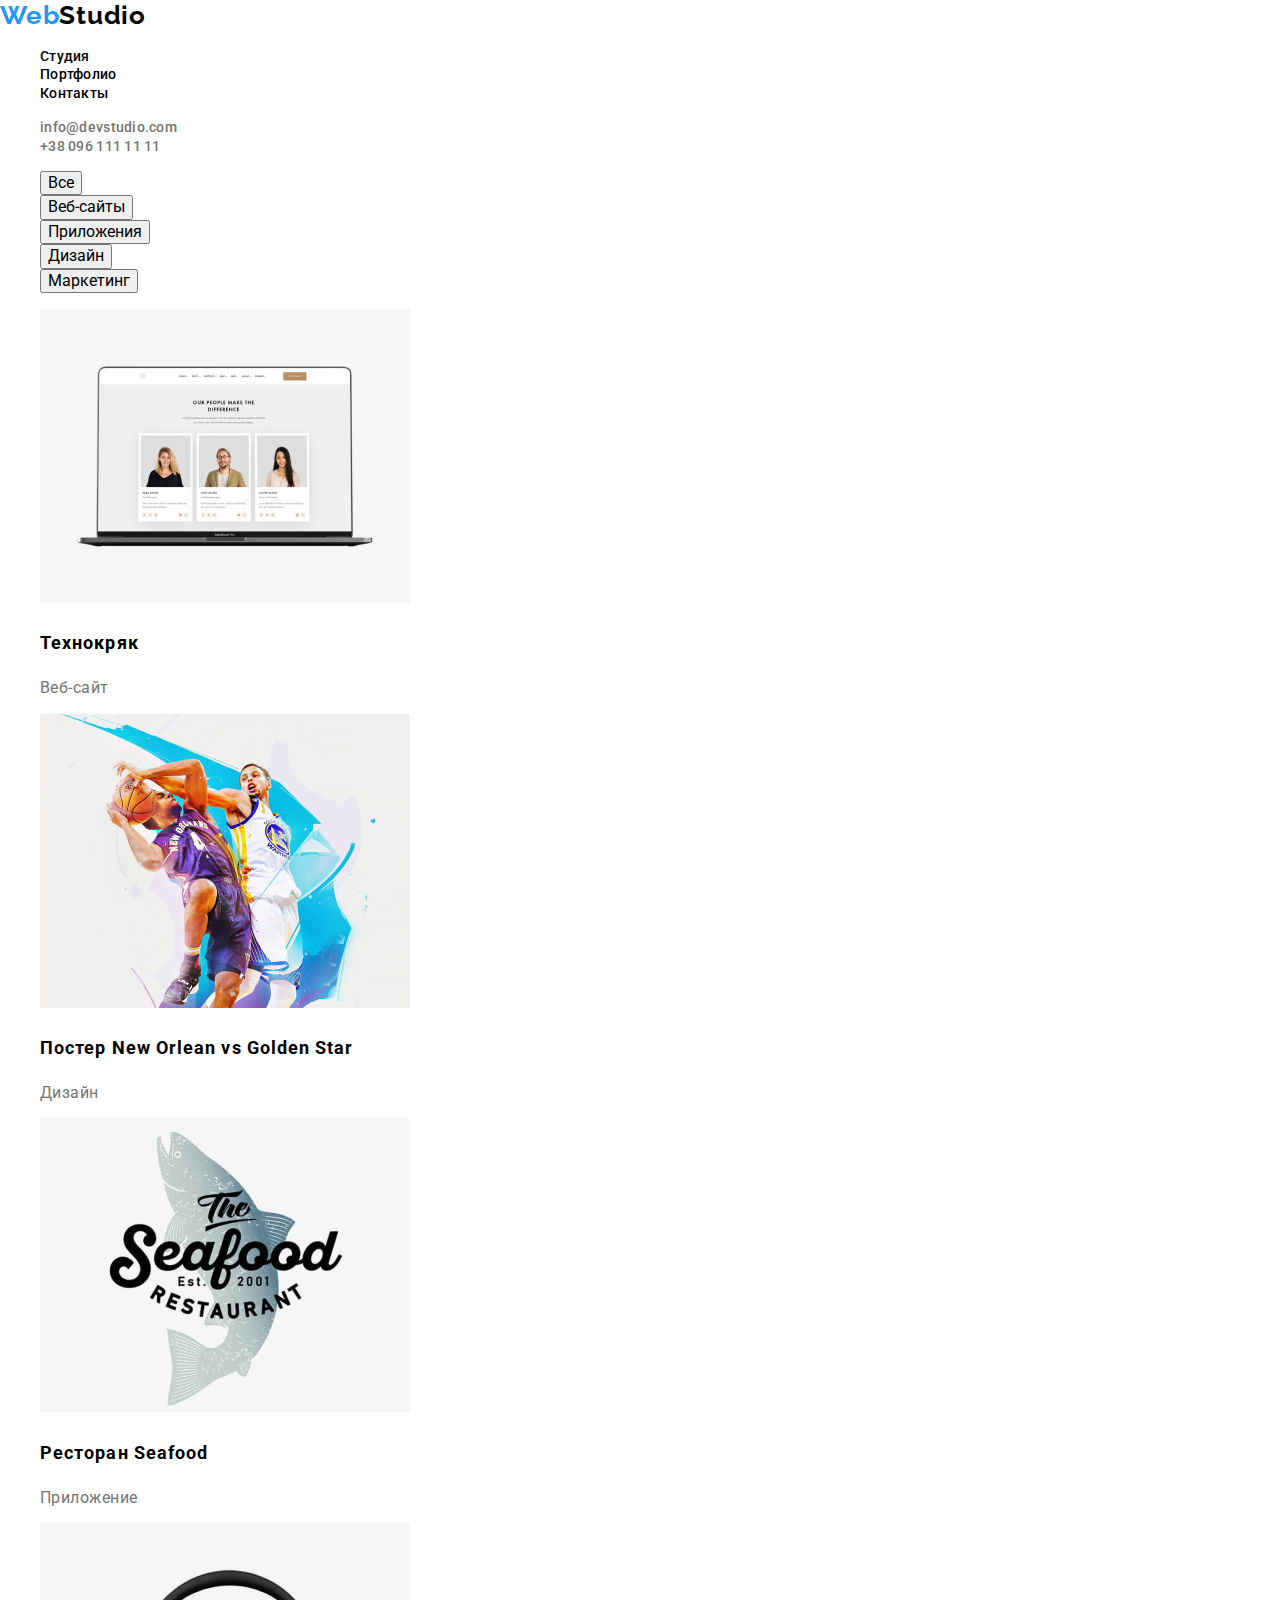
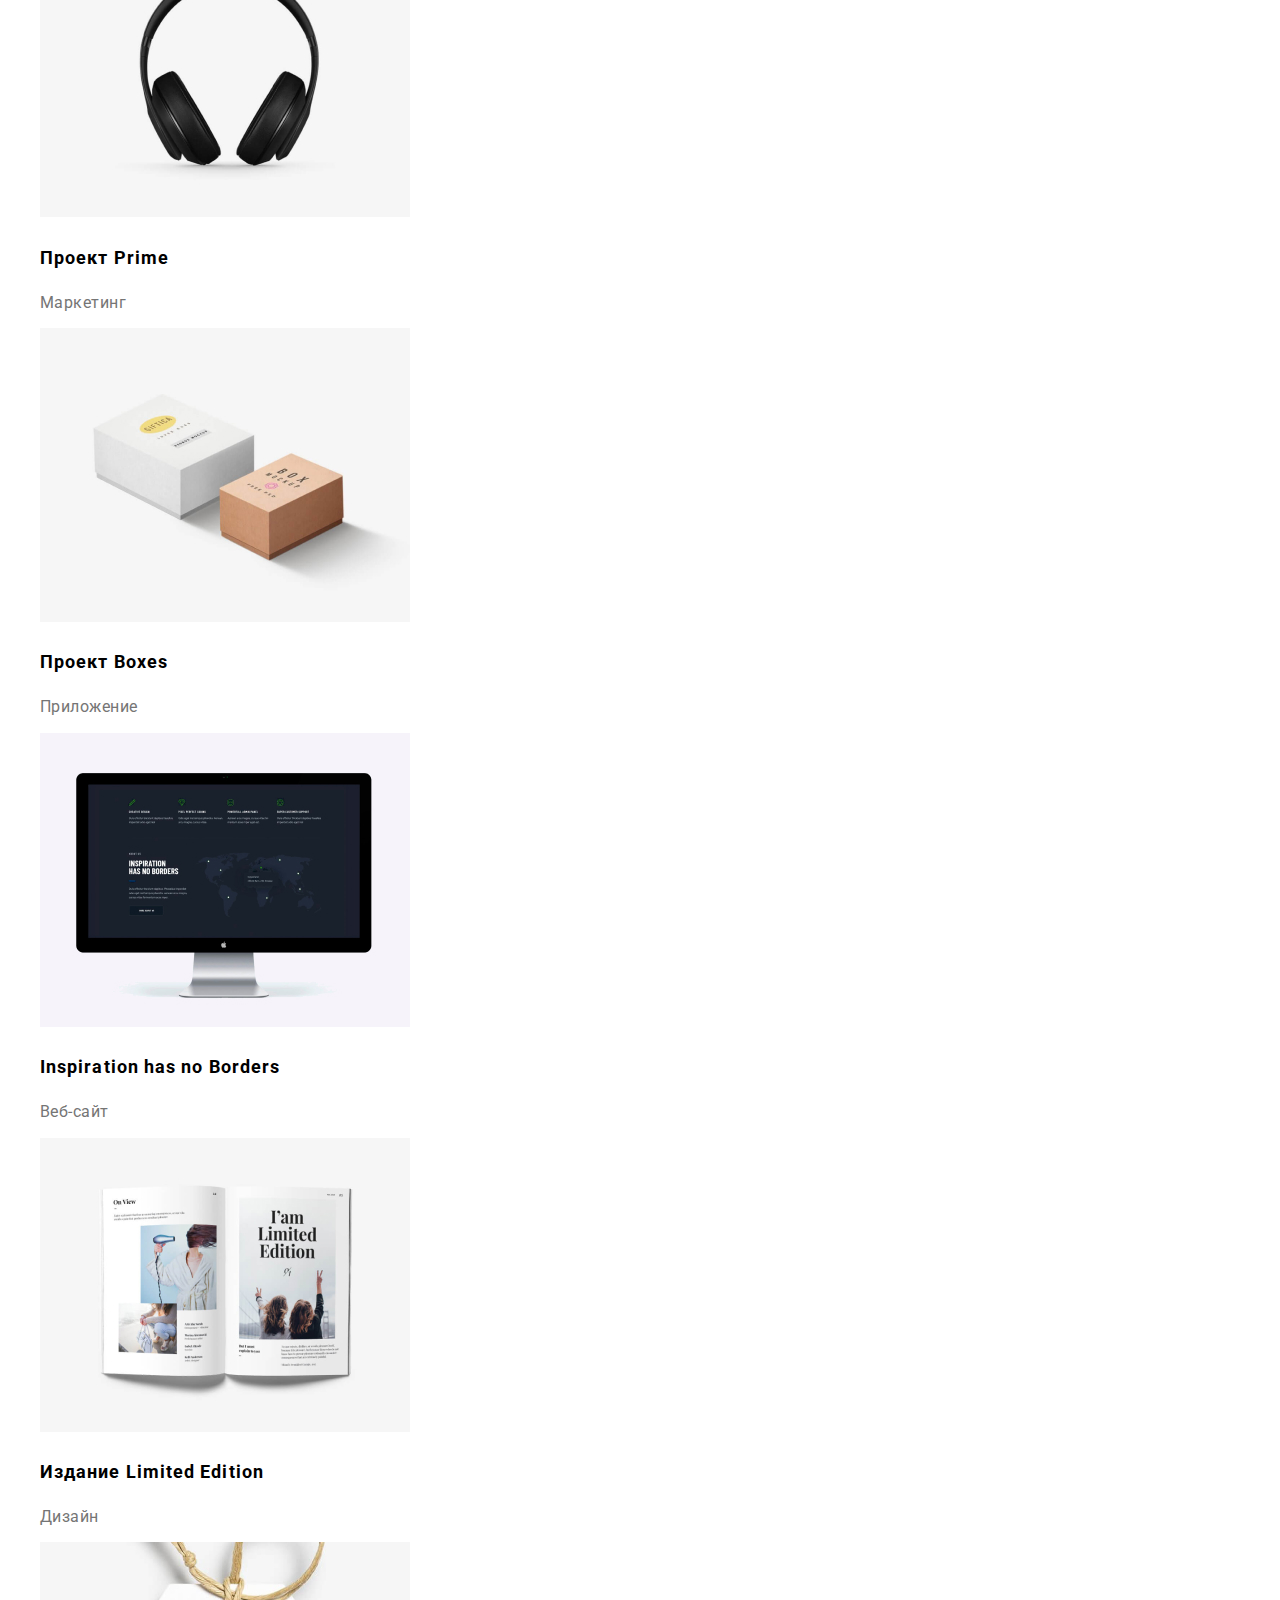
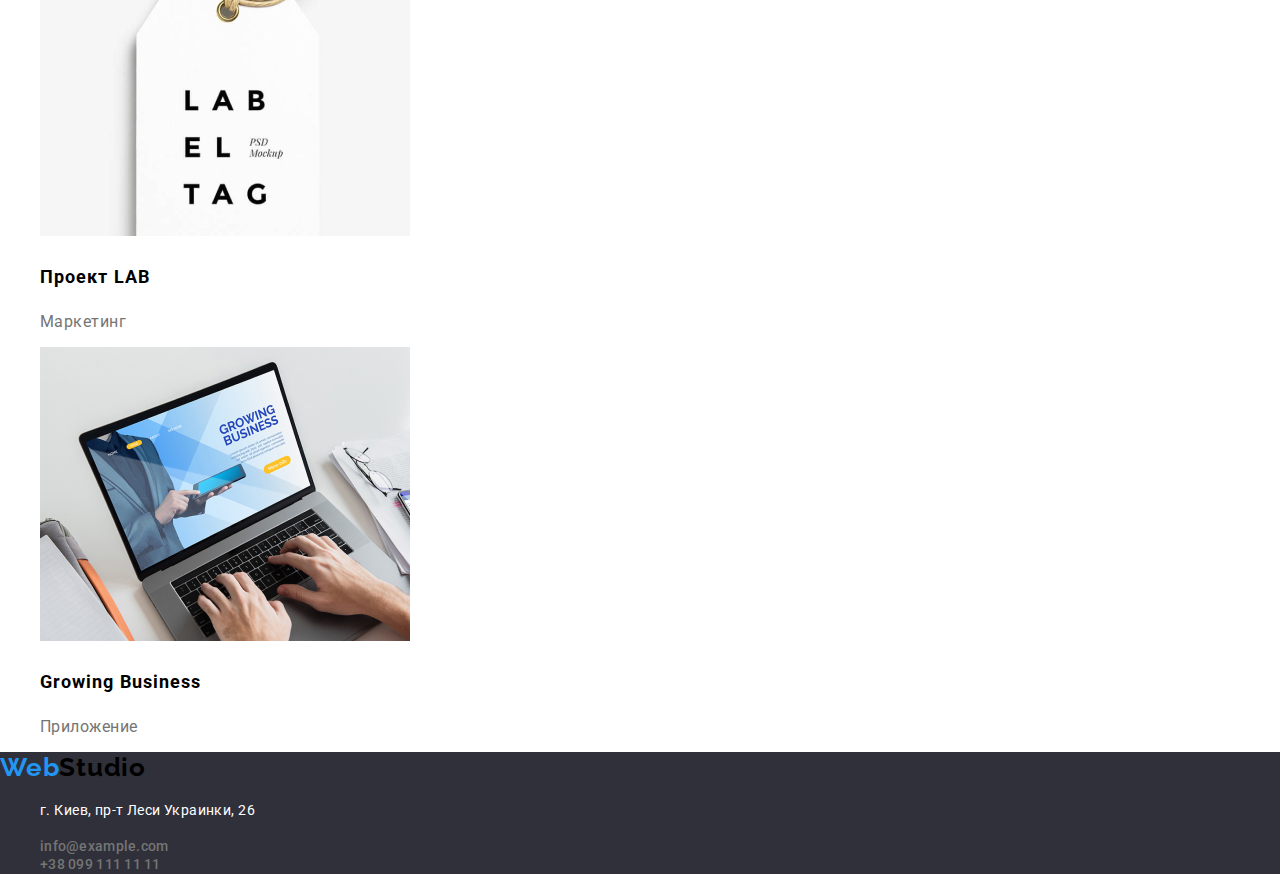
==== portfolio.html @ c31bb101 "commit" ====
<!DOCTYPE html>
<html lang="ru">
  <head>
    <meta charset="UTF-8" />
    <meta name="viewport" content="width=device-width, initial-scale=1.0" />
    <title>Portfolio</title>
    <link rel="stylesheet" href="https://cdnjs.cloudflare.com/ajax/libs/modern-normalize/1.0.0/modern-normalize.css" />
    <link href="https://fonts.googleapis.com/css2?family=Raleway:wght@400;700&family=Roboto:wght@400;500;700;900&display=swap" rel="stylesheet" />
    <link rel="stylesheet" href="./css/styles.css" />
  </head>
  <body>
    <!--HEADER-->
    <header class="portf-header">
      <nav class="portf-navigation link">
        <a class="logo link" lang="en" href="./index.html">
          <span>Web</span><span class="logo-second-part">Studio</span>
        </a>
        <ul class="portf-navigation-list list">
          <li>
            <a class="portf-navigation-item href="">Студия</a>
          </li>
          <li>
            <a class="portf-navigation-item href="">Портфолио</a>
          </li>
          <li>
            <a class="portf-navigation-item href="">Контакты</a>
          </li>
        </ul>
      </nav>
      <address>
        <ul class="portf-address-list list">
          <li>
            <a class="portf-mail-link link" href="mailto:info@devstudio.com" target="_blank">info@devstudio.com</a></li>
          <li>
            <a class="portf-tel-link link" href="tel:+380961111111">+38 096 111 11 11</a>
          </li>
        </ul>
      </address>
    </header>
    <main>
      <!--Filters-->
      <div class="filters">
        <ul class="portf-filter-list list">
          <li class="portf-filter-item">
            <button class="portf-modal-bt" type="button">Все</button>
          </li>
          <li class="portf-filter-item">
            <button class="portf-modal-bt" type="button">Веб-сайты</button>
          </li>
          <li class="portf-filter-item">
            <button class="portf-modal-bt" type="button">Приложения</button>
          </li>
          <li class="portf-filter-item">
            <button class="portf-modal-bt" type="button">Дизайн</button>
          </li>
          <li class="portf-filter-item">
            <button class="portf-modal-bt" type="button">Маркетинг</button>
          </li>
        </ul>
      </div>

      <!--OUR WORKS-->
      <div class="works" >
        <ul class="works-list list">
          <li class="works-list-item">
            <img class="works-list-img" src="./images/portfolio/portfolio-img-1.jpg" alt="ноутбук с открой страницей в браузере" width="370" height="294"/>
            <p class="works-list-title">Технокряк</p>
            <p class="work-list-subtitle" >Веб-сайт</p>
          </li>
          <li class="works-list-item">
            <img class="works-list-img" src="./images/portfolio/portfolio-img-2.jpg" alt="два игрока в баскетбол в прыжке один с мячом" width="370" height="294"/>
            <p class="works-list-title">Постер <span lang="en">New Orlean vs Golden Star</span></p>
            <p class="work-list-subtitle" >Дизайн</p>
          </li>
          <li class="works-list-item">
            <img class="works-list-img" src="./images/portfolio/portfolio-img-3.jpg" alt="логотип рыбного ресторана" width="370" height="294" />
            <p class="works-list-title">Ресторан <span lang="en">Seafood</span></p>
            <p class="work-list-subtitle" >Приложение</p>
          </li>
          <li class="works-list-item">
            <img class="works-list-img" src="./images/portfolio/portfolio-img-4.jpg" alt="накладные наушники" width="370" height="294"/>
            <p class="works-list-title">Проект <span lang="en">Prime</span></p>
            <p class="work-list-subtitle" >Маркетинг</p>
          </li>
          <li class="works-list-item">
            <img class="works-list-img" src="./images/portfolio/portfolio-img-5.jpg" alt="две упаковочные коробки" width="370" height="294"/>
            <p class="works-list-title">Проект <span lang="en">Boxes</span></p>
            <p class="work-list-subtitle" >Приложение</p>
          </li>
          <li class="works-list-item">
            <img class="works-list-img" src="./images/portfolio/portfolio-img-6.jpg" alt="IMac с открытой страницей в браузере" width="370" height="294"/>
            <p class="works-list-title" lang="en">Inspiration has no Borders</p>
            <p class="work-list-subtitle" >Веб-сайт</p>
          </li>
          <li class="works-list-item">
            <img class="works-list-img" src="./images/portfolio/portfolio-img-7.jpg" alt="открытый разворот журнала" width="370" height="294"/>
            <p class="works-list-title">Издание <span lang="en">Limited Edition</span></p>
            <p class="work-list-subtitle" >Дизайн</p>
          </li>
          <li class="works-list-item">
            <img class="works-list-img" src="./images/portfolio/portfolio-img-8.jpg" alt="белая кортонная бирка с черной надписью" width="370" height="294"/>
            <p class="works-list-title">Проект <span lang="en">LAB</span></p>
            <p class="work-list-subtitle" >Маркетинг</p>
          </li>
          <li class="works-list-item">
            <img class="works-list-img" src="./images/portfolio/portfolio-img-9.jpg" alt="две руки клацающие по клавиатуре макбука" width="370" height="294"/>
            <p class="works-list-title" lang="en">Growing Business</p>
            <p class="work-list-subtitle" >Приложение</p>
          </li>
        </ul>
      </div>
    </main>
    <footer class="dark-theme">
      <a class="logo link" lang="en" href="./index.html">
        <span class="logo-first-part">Web</span><span class="logo-second-part">Studio</span>
      </a>
      <address class="portf-address">
        <ul class="portf-address-list list">
          <li class="portf-address-list-item">
            <p class="portf-address-subtitle">г. Киев, пр-т Леси Украинки, 26</p>
          </li>
          <li class="portf-address-list-item">
            <a class="portf-mail-link link" 
            href="mailto:info@example.com">info@example.com</a>
          </li>
          <li class="portf-address-list-item">
            <a class="portf-tel-link link" href="tel:+380991111111">+38 099 111 11 11</a>
          </li>
        </ul>
      </address>
    </footer>
  </body>
</html>
---- css/styles.css ----
:root {
  --accent-font: "Roboto", sans-serif;
  --secondary-font: "Raleway", sans-serif;
  --accent-color: #757575;
  --secondary-color:#212121;
  --hover-color: #2196F3;
}

body {
  font-family: "Roboto", sans-serif;
  font-style: normal;
}

.list {
  list-style: none;
}

.link {
  text-decoration: none;
}

/*============HEADER=========*/

.logo {
font-family: "Raleway", sans-serif;
font-weight: 700;
font-size: 26px;
line-height: 1.192;
letter-spacing: 0.03em;
color:var(--hover-color);
  
}

.logo-second-part {
  font-weight: 700;
  font-size: 26px;
  line-height: 1.192; 
  letter-spacing: 0.03em; 
  color: #000000; 
}

.navigation-list-link {
  font-weight: 500;
  font-size: 14px;
  line-height: 1.143;
  letter-spacing: 0.02em;
  color: var(--secondary-font);
}

.header-mail-link,
.header-tel-link {
  font-style: normal;
  font-weight: 500;
  font-size: 14px;
  line-height: 1.143;
  letter-spacing: 0.02em;
  color: var(--accent-color);
}

.header-mail-link:hover,
.header-mail-link:focus,
.header-tel-link:hover,
.header-tel-link:focus {
  color: var(--hover-color);  
}

.navigation-list-link:hover,
.navigation-list-link:focus  {
color: #2196F3;  
}


/*============END HEADER=========*/


/*<===========HERO===========>*/
.hero-title {
  font-weight: 900;
  font-size: 44px;
  line-height: 60px;
  text-transform: uppercase;
  color: #FFFFFF;
}

.modal-btn {
  font-family: "Roboto", sans-serif;
  font-weight: 700;
  font-size: 16px;
  line-height: 1,875;
  color: #ffffff;
}

.hero-dark-theme {
  background: #2F303A; 
}
/*<===========END HERO===========>*/


/*<===========OUR ADVANTAGES===========>*/
.subtitle {
  font-weight: 700;
  font-size: 14px;
  line-height: 1.143;
  letter-spacing: 0.03em;
  text-transform: uppercase;
  color: var(--secondary-color);
}

.description {
font-weight: 400;
font-size: 14px;
line-height: 1.714;
letter-spacing: 0.03em;
color: var(--accent-color);

}
/*<===========END OUR ADVANTAGES===========>*/


/*<===========SERVICES===========>*/

.title {
  font-weight: 700;
  font-size: 36px;
  line-height: 1.167;
  text-align: center;
  letter-spacing: 0.03em;
  color: var(--secondary-color);
}

/*<===========END SERVICES===========>*/

/*============OUR TEAM==============*/

.members-first-img {

}
.members-second-img {

}
.members-third-img {

}
.members-fourth-img {
  
}

.member-list-subtitle {
  font-weight: 500;
  font-size: 16px;
  line-height: 1;
  /*text-align: center;*/
  letter-spacing: 0.03em;
  color: var(--secondary-color); 
}
.member-list-description {
  font-weight: 400;
  font-size: 16px;
  line-height: 1;
  /*text-align: center;*/
  letter-spacing: 0.03em;
  color:var(--accent-color);
  
}
.team-grey-theme{
  background: #F5F4FA;
}
/*============END OUR TEAM==============*/

/*============FOOTER==============*/
.footer-description {
  font-style: normal;
  font-weight: 400;
  font-size: 14px;
  line-height: 1.714;
  letter-spacing: 0.03em;
  color: #FFFFFF;
  }

  .footer-mail-item,
  .footer-tel-item {
    font-style: normal;
    font-weight: 400;
    font-size: 14px;
    line-height: 24px;
    letter-spacing: 0.03em;
    color: rgba(255, 255, 255, 0.6);
    
  }
  .description-dark-theme {
    background: #2F303A; 
 }
/*============END FOOTER==============*/

/*==============PORTFOLIO=============*/
body {
  font-family: "Roboto", sans-serif;
  font-style: normal;
}

.list {
  list-style: none;
}

.link {
  text-decoration: none;
}
/*==========PORTFOLIO HEADER=======*/

.logo,
.logo-first-part {
  font-family: "Raleway", sans-serif;
  font-weight: 700;
  font-size: 26px;
  line-height: 1.192; 
  letter-spacing: 0.03em;
  color: #2196F3;
}

.logo-second-part {
  font-weight: 700;
  font-size: 26px;
  line-height: 1.192; 
  letter-spacing: 0.03em; 
  color: #000000; 
}

.portf-navigation-item {
font-weight: 500;
font-size: 14px;
line-height: 1.142;
letter-spacing: 0.02em;
}

.portf-navigation-item:hover,
.portf-navigation-item:focus {
color: var(--hover-color);
}

.portf-mail-link,
.portf-tel-link {
  font-style: normal;
  font-weight: 500;
  font-size: 14px;
  line-height: 1,142;
  letter-spacing: 0.02em; 
  color: var(--accent-color);  
}

.portf-mail-link:hover,
.portf-tel-link:focus {
  color: var(--hover-color);
}
/*==========END PORTFOLIO HEADER=======*/

/*==========PORTFOLIO FILTERS==========*/

.portf-modal-btn {
font-weight: 500;
font-size: 16px;
line-height: 1,625;
/*text-align: center;*/
letter-spacing: 0.03em;
color: var(--secondary-color);
}

/*НЕ могу подключить хувер на текст кнопки белого цвета, и фокус на кнопку голубого цвета(((*/

.portf-filter-list {
color: #FFFFFF;
}
.portf-filter-list {
color: var(--hover-color);
}
 

/*==========END PORTFOLIO FILTERS==========*/

/*==============OUR WORKS=============*/
.works-list-title {
  font-weight: 700;
  font-size: 18px;
  line-height: 2;
  letter-spacing: 0.06em; 

}

.work-list-subtitle {
font-style: normal;
font-weight: normal;
font-size: 16px;
line-height: 1,875;
letter-spacing: 0.03em;
color: var(--accent-color);
}
/*============END OUR WORKS=========*/

/*============PORTF FOOTER=========*/

.portf-address-subtitle {
  font-style: normal;
  font-weight: 400;
  font-size: 14px;
  line-height: 1.714; 
  letter-spacing: 0.03em;
  color: #FFFFFF;
}
.dark-theme {
  background: #2F303A; 
}
/*==========END PORTF FOOTER=======*/

/*==============END PORTFOLIO=============*/
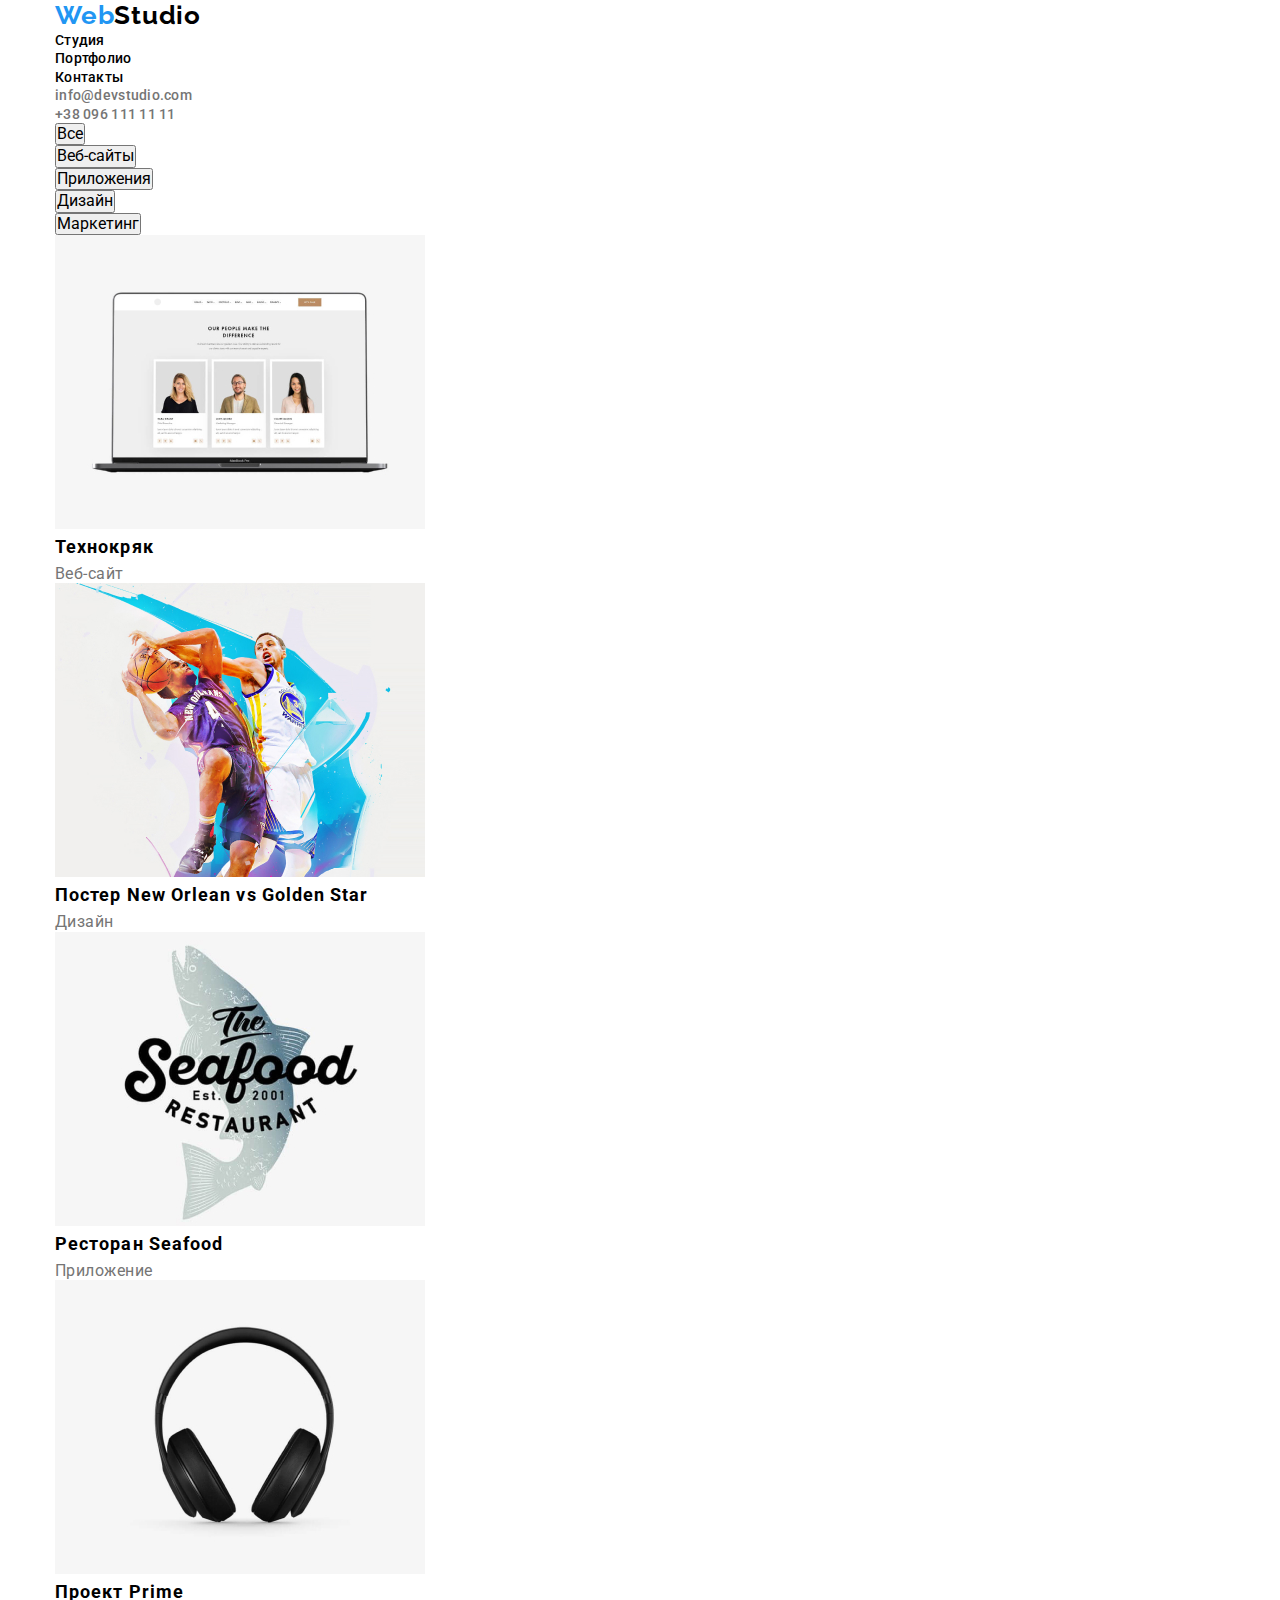
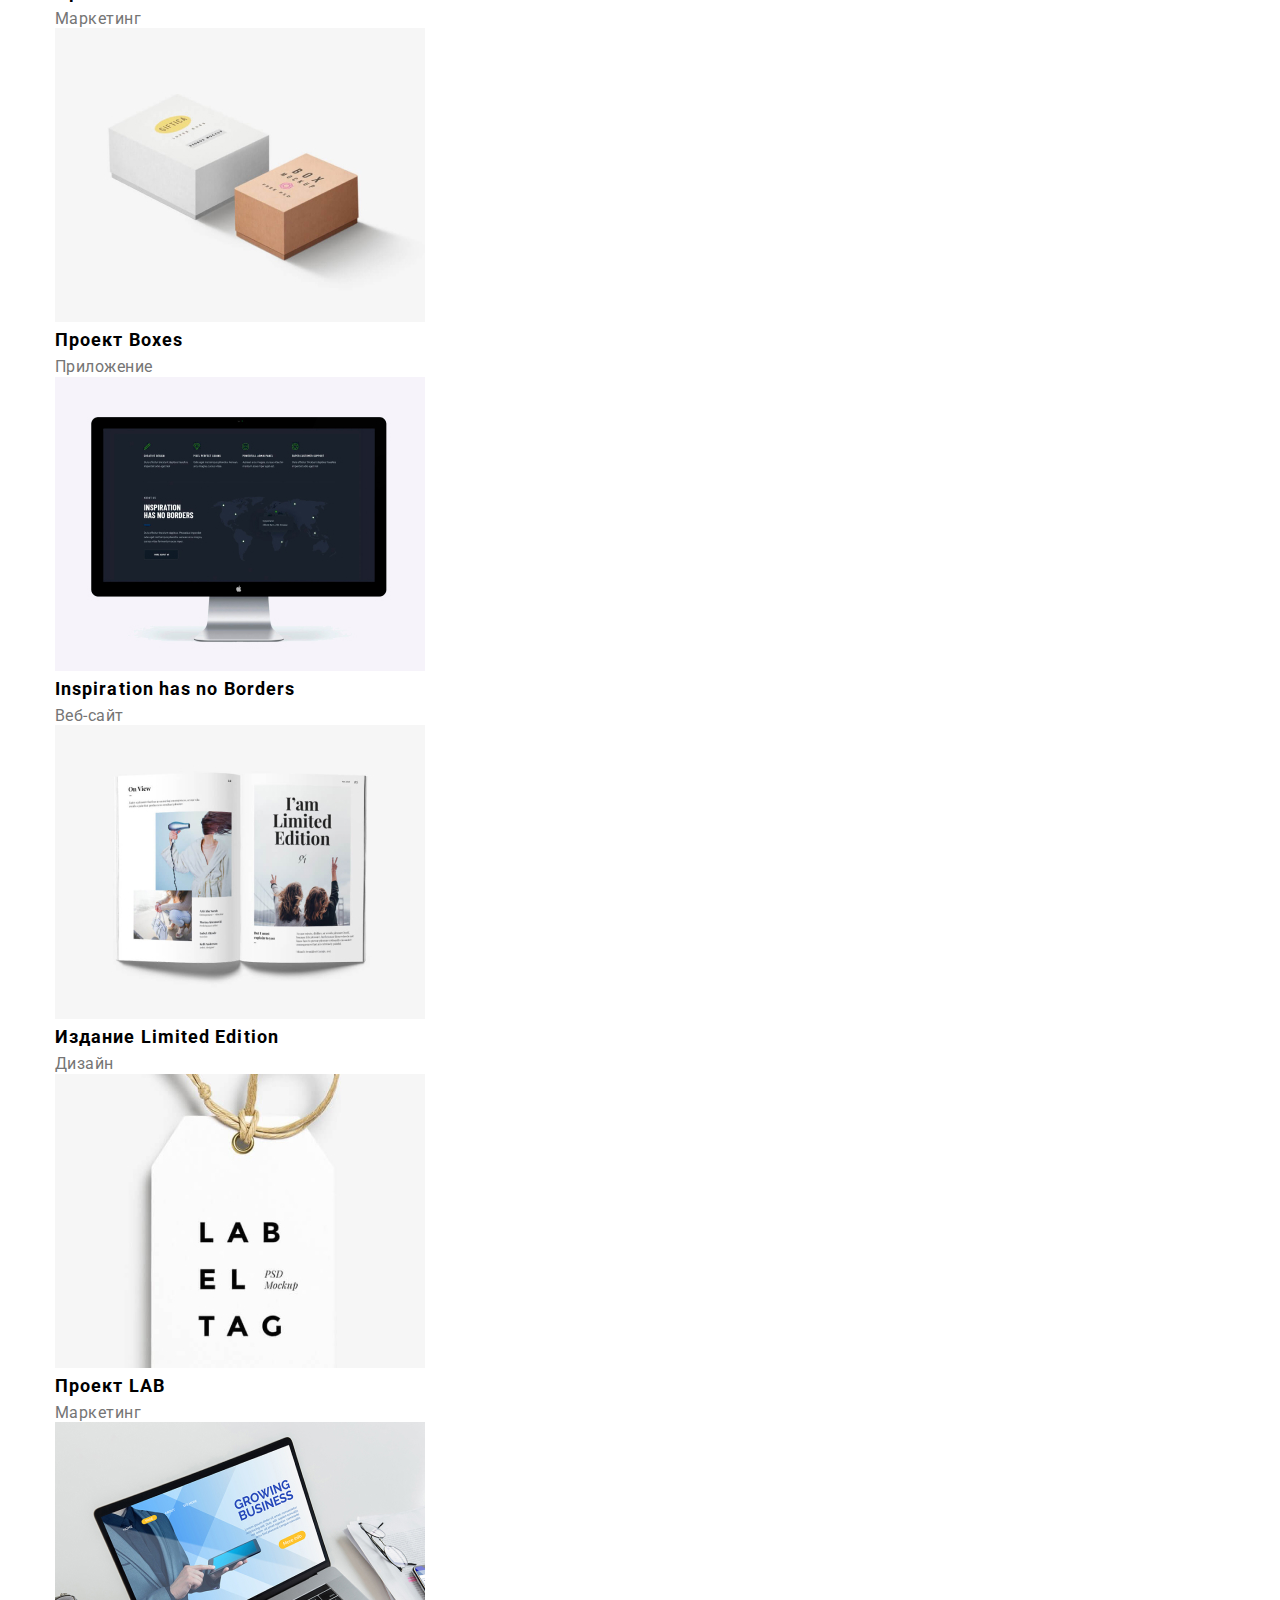
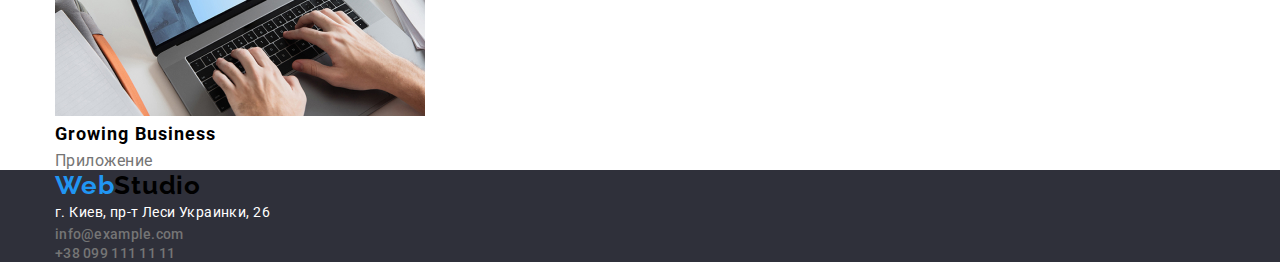
==== commit e55d3cb9: "commit" ====
--- a/portfolio.html
+++ b/portfolio.html
@@ -11,6 +11,7 @@
   <body>
     <!--HEADER-->
     <header class="portf-header">
+      <div class="container">
       <nav class="portf-navigation link">
         <a class="logo link" lang="en" href="./index.html">
           <span>Web</span><span class="logo-second-part">Studio</span>
@@ -27,7 +28,8 @@
           </li>
         </ul>
       </nav>
-      <address>
+      </div>
+      <address class="container">
         <ul class="portf-address-list list">
           <li>
             <a class="portf-mail-link link" href="mailto:info@devstudio.com" target="_blank">info@devstudio.com</a></li>
@@ -39,7 +41,7 @@
     </header>
     <main>
       <!--Filters-->
-      <div class="filters">
+      <div class="filters container">
         <ul class="portf-filter-list list">
           <li class="portf-filter-item">
             <button class="portf-modal-bt" type="button">Все</button>
@@ -60,7 +62,7 @@
       </div>
 
       <!--OUR WORKS-->
-      <div class="works" >
+      <div class="works container" >
         <ul class="works-list list">
           <li class="works-list-item">
             <img class="works-list-img" src="./images/portfolio/portfolio-img-1.jpg" alt="ноутбук с открой страницей в браузере" width="370" height="294"/>
@@ -111,6 +113,7 @@
       </div>
     </main>
     <footer class="dark-theme">
+      <div class="container">
       <a class="logo link" lang="en" href="./index.html">
         <span class="logo-first-part">Web</span><span class="logo-second-part">Studio</span>
       </a>
@@ -128,6 +131,7 @@
           </li>
         </ul>
       </address>
+      </div>
     </footer>
   </body>
 </html>
--- a/css/styles.css
+++ b/css/styles.css
@@ -2,10 +2,20 @@
   --accent-font: "Roboto", sans-serif;
   --secondary-font: "Raleway", sans-serif;
   --accent-color: #757575;
-  --secondary-color:#212121;
-  --hover-color: #2196F3;
-}
-
+  --secondary-color: #212121;
+  --hover-color: #2196f3;
+}
+
+*,
+*::before,
+*::after {
+  margin: 0;
+  padding: 0;
+}
+
+img {
+  display: block;
+}
 body {
   font-family: "Roboto", sans-serif;
   font-style: normal;
@@ -19,24 +29,39 @@
   text-decoration: none;
 }
 
+img {
+  display: block;
+}
+
+.container {
+  width: 1200px;
+  margin-left: auto;
+  margin-right: auto;
+  padding-left: 15px;
+  padding-right: 15px;
+}
+
 /*============HEADER=========*/
 
 .logo {
-font-family: "Raleway", sans-serif;
-font-weight: 700;
-font-size: 26px;
-line-height: 1.192;
-letter-spacing: 0.03em;
-color:var(--hover-color);
-  
+  font-family: "Raleway", sans-serif;
+  font-weight: 700;
+  font-size: 26px;
+  line-height: 1.192;
+  letter-spacing: 0.03em;
+  color: var(--hover-color);
 }
 
 .logo-second-part {
   font-weight: 700;
   font-size: 26px;
-  line-height: 1.192; 
-  letter-spacing: 0.03em; 
-  color: #000000; 
+  line-height: 1.192;
+  letter-spacing: 0.03em;
+  color: #000000;
+}
+.navigation-list {
+  margin-top: 0;
+  margin-bottom: 0;
 }
 
 .navigation-list-link {
@@ -61,43 +86,95 @@
 .header-mail-link:focus,
 .header-tel-link:hover,
 .header-tel-link:focus {
-  color: var(--hover-color);  
+  color: var(--hover-color);
 }
 
 .navigation-list-link:hover,
-.navigation-list-link:focus  {
-color: #2196F3;  
-}
-
-
+.navigation-list-link:focus {
+  color: #2196f3;
+}
+
+.address-list {
+  margin-top: 0;
+  margin-bottom: 0;
+}
 /*============END HEADER=========*/
 
-
 /*<===========HERO===========>*/
+.container-hero-main {
+  text-align: center;
+  padding-top: 200px;
+  padding-bottom: 200px;
+}
 .hero-title {
+  max-width: 696px;
+  margin-left: auto;
+  margin-right: auto;
+  margin-bottom: 30px;
+
   font-weight: 900;
   font-size: 44px;
-  line-height: 60px;
+  line-height: 1.364;
+  letter-spacing: 0.06em;
   text-transform: uppercase;
-  color: #FFFFFF;
+  color: #ffffff;
 }
 
 .modal-btn {
-  font-family: "Roboto", sans-serif;
+  display: inline-block;
+  border-style: none;
+  padding: 0px, 32px;
+  min-width: 200px;
+  border-radius: 4px;
+
+  font-family: var(--accent-font);
   font-weight: 700;
   font-size: 16px;
-  line-height: 1,875;
+  line-height: 1.875;
+  letter-spacing: 0.06em;
+  text-decoration: none;
+  text-align: center;
+  text-decoration: none;
+  text-align: center;
   color: #ffffff;
+  background-color: var(--hover-color);
+}
+
+.modal-btn:hover,
+.modal-btn:focus {
+  background: #188ce8;
+  border-radius: 4px;
+  box-shadow: 0px 4px 4px rgba(0, 0, 0, 0.15);
 }
 
 .hero-dark-theme {
-  background: #2F303A; 
+  background: #2f303a;
+  text-align: center;
 }
 /*<===========END HERO===========>*/
 
-
 /*<===========OUR ADVANTAGES===========>*/
-.subtitle {
+.advantages {
+  margin-top: 94px;
+  margin-bottom: 94px;
+}
+
+.container-advantages {
+  padding: 94px, 215px;
+}
+h1,
+h2,
+h3,
+h4,
+h5,
+h6,
+p {
+  margin-bottom: 0px;
+  margin-top: 0px;
+}
+
+.advantages-subtitle {
+  /* padding: 270px, 16px; */
   font-weight: 700;
   font-size: 14px;
   line-height: 1.143;
@@ -106,20 +183,37 @@
   color: var(--secondary-color);
 }
 
-.description {
-font-weight: 400;
-font-size: 14px;
-line-height: 1.714;
-letter-spacing: 0.03em;
-color: var(--accent-color);
-
+.advantages-description {
+  margin-bottom: 94px;
+  padding: 270px, 75px;
+  font-weight: 400;
+  font-size: 14px;
+  line-height: 1.714;
+  letter-spacing: 0.03em;
+  color: var(--accent-color);
+}
+.last {
+  margin-bottom: 0px;
+}
+.advantages-list,
+.advantages-list-item,
+.advantages-subtitle {
+  margin-top: 0px;
+  margin-bottom: 0px;
+}
+.advantages-list {
+  margin-bottom: 0px;
 }
 /*<===========END OUR ADVANTAGES===========>*/
 
-
 /*<===========SERVICES===========>*/
 
+.services {
+  margin-top: 94px;
+  margin-bottom: 94px;
+}
 .title {
+  margin-bottom: 50px;
   font-weight: 700;
   font-size: 36px;
   line-height: 1.167;
@@ -128,42 +222,66 @@
   color: var(--secondary-color);
 }
 
+.services-list-item {
+  margin: 0px;
+  /* margin-left: -0.36em; */
+}
+.services-list {
+  display: flex;
+  justify-content: space-between;
+}
 /*<===========END SERVICES===========>*/
 
 /*============OUR TEAM==============*/
-
-.members-first-img {
-
-}
-.members-second-img {
-
-}
-.members-third-img {
-
-}
-.members-fourth-img {
-  
-}
-
+/* .team {
+  margin-top: 94px;
+  margin-bottom: 94px;
+} */
+
+.title {
+  border-top: 0px;
+  margin-bottom: 50px;
+}
 .member-list-subtitle {
   font-weight: 500;
   font-size: 16px;
   line-height: 1;
   /*text-align: center;*/
   letter-spacing: 0.03em;
-  color: var(--secondary-color); 
-}
+  color: var(--secondary-color);
+}
+
+.members-list {
+  display: flex;
+  justify-content: space-between;
+}
+
 .member-list-description {
   font-weight: 400;
   font-size: 16px;
   line-height: 1;
   /*text-align: center;*/
   letter-spacing: 0.03em;
-  color:var(--accent-color);
-  
-}
-.team-grey-theme{
-  background: #F5F4FA;
+  color: var(--accent-color);
+}
+.img-team {
+  display: block;
+}
+.services-list-img {
+  margin-right: 30px;
+  margin-left: 0px;
+  width: 370px;
+  height: 294px;
+}
+.services-list-img-last {
+  margin-left: 0px;
+}
+
+.team-grey-theme {
+  background: #f5f4fa;
+}
+.services-list-item {
+  display: inline-block;
 }
 /*============END OUR TEAM==============*/
 
@@ -174,22 +292,21 @@
   font-size: 14px;
   line-height: 1.714;
   letter-spacing: 0.03em;
-  color: #FFFFFF;
-  }
-
-  .footer-mail-item,
-  .footer-tel-item {
-    font-style: normal;
-    font-weight: 400;
-    font-size: 14px;
-    line-height: 24px;
-    letter-spacing: 0.03em;
-    color: rgba(255, 255, 255, 0.6);
-    
-  }
-  .description-dark-theme {
-    background: #2F303A; 
- }
+  color: #ffffff;
+}
+
+.footer-mail-item,
+.footer-tel-item {
+  font-style: normal;
+  font-weight: 400;
+  font-size: 14px;
+  line-height: 24px;
+  letter-spacing: 0.03em;
+  color: rgba(255, 255, 255, 0.6);
+}
+.description-dark-theme {
+  background: #2f303a;
+}
 /*============END FOOTER==============*/
 
 /*==============PORTFOLIO=============*/
@@ -212,29 +329,29 @@
   font-family: "Raleway", sans-serif;
   font-weight: 700;
   font-size: 26px;
-  line-height: 1.192; 
-  letter-spacing: 0.03em;
-  color: #2196F3;
+  line-height: 1.192;
+  letter-spacing: 0.03em;
+  color: #2196f3;
 }
 
 .logo-second-part {
   font-weight: 700;
   font-size: 26px;
-  line-height: 1.192; 
-  letter-spacing: 0.03em; 
-  color: #000000; 
+  line-height: 1.192;
+  letter-spacing: 0.03em;
+  color: #000000;
 }
 
 .portf-navigation-item {
-font-weight: 500;
-font-size: 14px;
-line-height: 1.142;
-letter-spacing: 0.02em;
+  font-weight: 500;
+  font-size: 14px;
+  line-height: 1.142;
+  letter-spacing: 0.02em;
 }
 
 .portf-navigation-item:hover,
 .portf-navigation-item:focus {
-color: var(--hover-color);
+  color: var(--hover-color);
 }
 
 .portf-mail-link,
@@ -242,9 +359,9 @@
   font-style: normal;
   font-weight: 500;
   font-size: 14px;
-  line-height: 1,142;
-  letter-spacing: 0.02em; 
-  color: var(--accent-color);  
+  line-height: 1, 142;
+  letter-spacing: 0.02em;
+  color: var(--accent-color);
 }
 
 .portf-mail-link:hover,
@@ -256,23 +373,22 @@
 /*==========PORTFOLIO FILTERS==========*/
 
 .portf-modal-btn {
-font-weight: 500;
-font-size: 16px;
-line-height: 1,625;
-/*text-align: center;*/
-letter-spacing: 0.03em;
-color: var(--secondary-color);
+  font-weight: 500;
+  font-size: 16px;
+  line-height: 1, 625;
+  /*text-align: center;*/
+  letter-spacing: 0.03em;
+  color: var(--secondary-color);
 }
 
 /*НЕ могу подключить хувер на текст кнопки белого цвета, и фокус на кнопку голубого цвета(((*/
 
 .portf-filter-list {
-color: #FFFFFF;
+  color: #ffffff;
 }
 .portf-filter-list {
-color: var(--hover-color);
-}
- 
+  color: var(--hover-color);
+}
 
 /*==========END PORTFOLIO FILTERS==========*/
 
@@ -281,17 +397,16 @@
   font-weight: 700;
   font-size: 18px;
   line-height: 2;
-  letter-spacing: 0.06em; 
-
+  letter-spacing: 0.06em;
 }
 
 .work-list-subtitle {
-font-style: normal;
-font-weight: normal;
-font-size: 16px;
-line-height: 1,875;
-letter-spacing: 0.03em;
-color: var(--accent-color);
+  font-style: normal;
+  font-weight: normal;
+  font-size: 16px;
+  line-height: 1, 875;
+  letter-spacing: 0.03em;
+  color: var(--accent-color);
 }
 /*============END OUR WORKS=========*/
 
@@ -301,13 +416,13 @@
   font-style: normal;
   font-weight: 400;
   font-size: 14px;
-  line-height: 1.714; 
-  letter-spacing: 0.03em;
-  color: #FFFFFF;
+  line-height: 1.714;
+  letter-spacing: 0.03em;
+  color: #ffffff;
 }
 .dark-theme {
-  background: #2F303A; 
+  background: #2f303a;
 }
 /*==========END PORTF FOOTER=======*/
 
-/*==============END PORTFOLIO=============*/+/*==============END PORTFOLIO=============*/
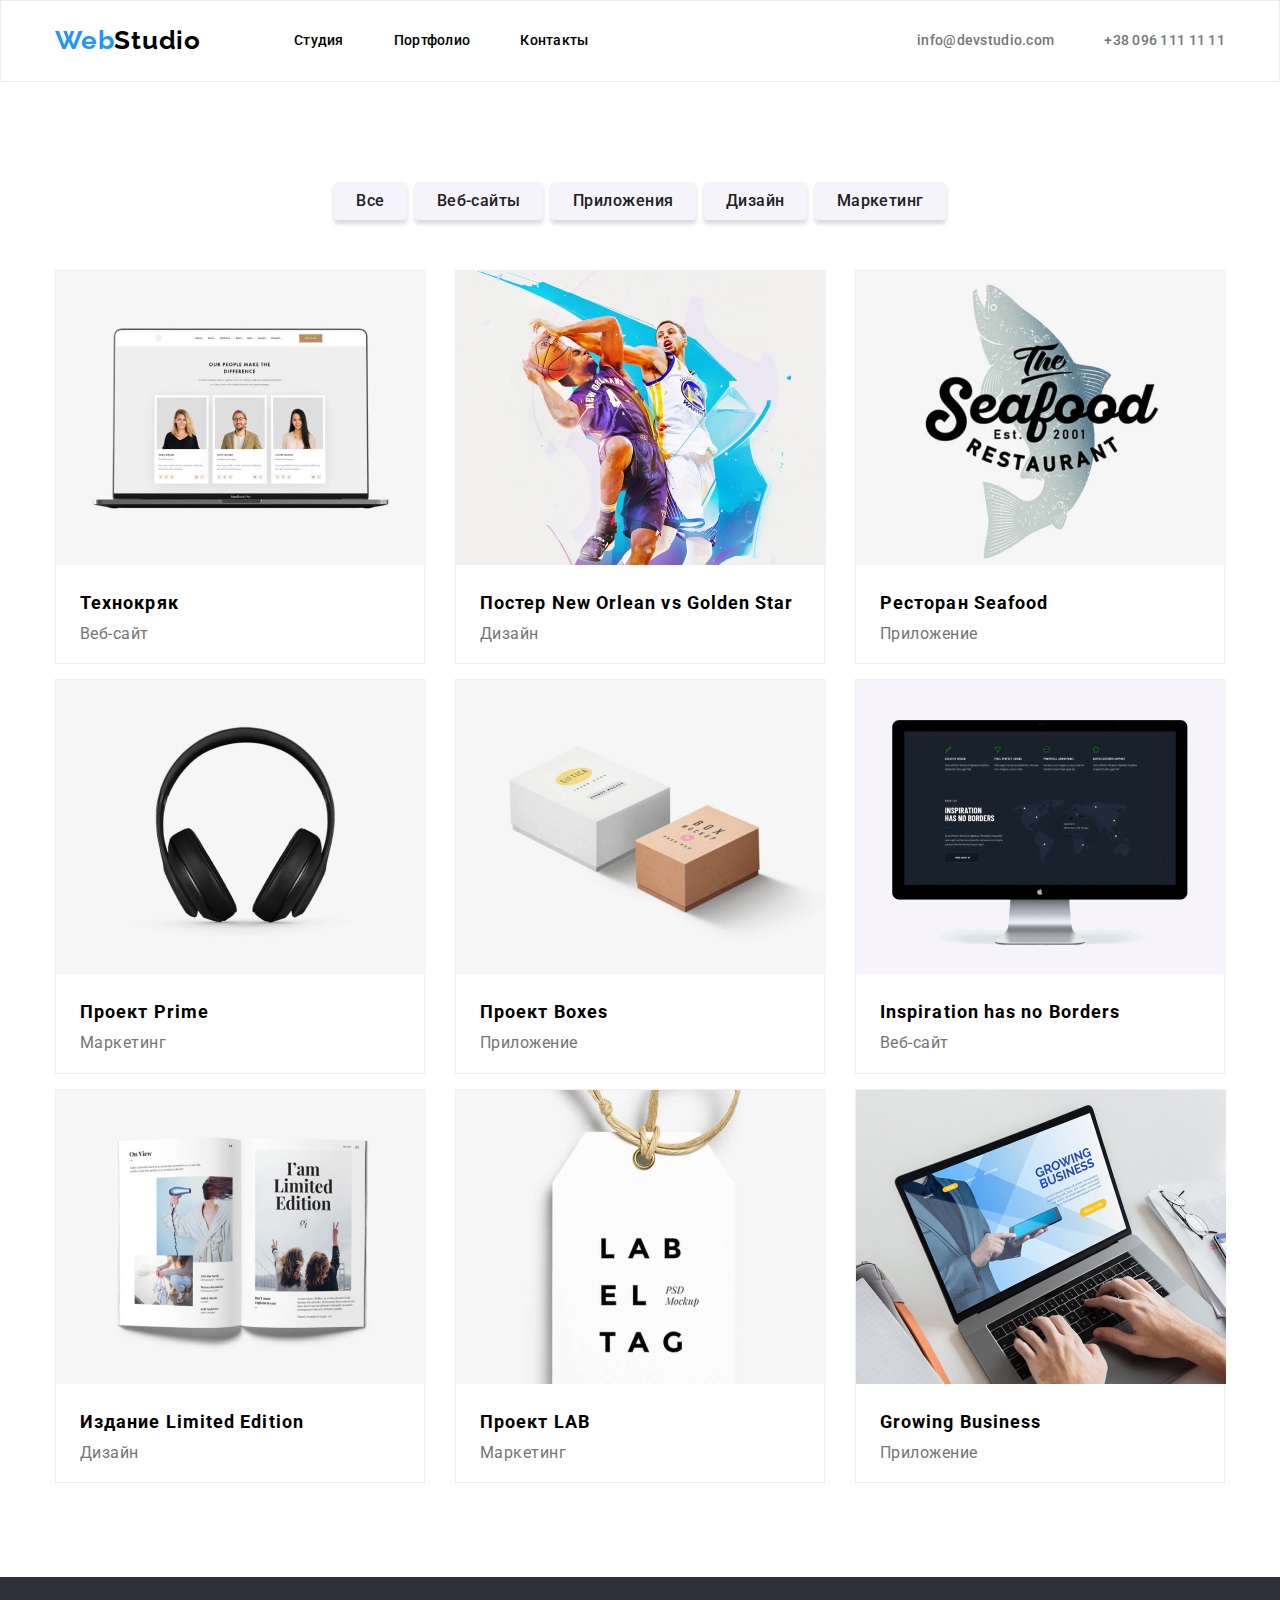
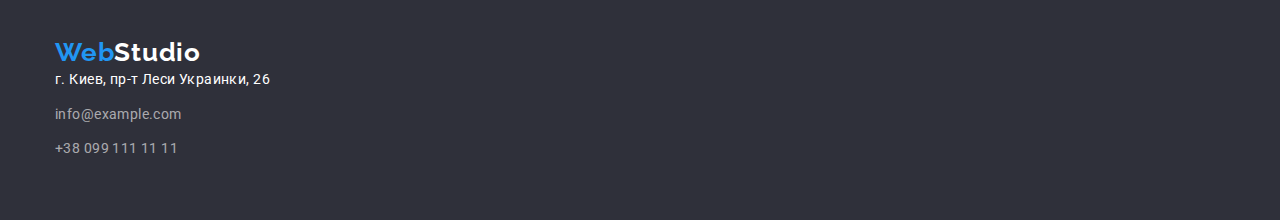
==== commit 1e039190: "commit" ====
--- a/portfolio.html
+++ b/portfolio.html
@@ -3,134 +3,183 @@
   <head>
     <meta charset="UTF-8" />
     <meta name="viewport" content="width=device-width, initial-scale=1.0" />
-    <title>Portfolio</title>
+    <title>WebStudio</title>
     <link rel="stylesheet" href="https://cdnjs.cloudflare.com/ajax/libs/modern-normalize/1.0.0/modern-normalize.css" />
     <link href="https://fonts.googleapis.com/css2?family=Raleway:wght@400;700&family=Roboto:wght@400;500;700;900&display=swap" rel="stylesheet" />
     <link rel="stylesheet" href="./css/styles.css" />
   </head>
+
   <body>
     <!--HEADER-->
-    <header class="portf-header">
+    <header class="header section border-underline">
       <div class="container">
-      <nav class="portf-navigation link">
-        <a class="logo link" lang="en" href="./index.html">
-          <span>Web</span><span class="logo-second-part">Studio</span>
-        </a>
-        <ul class="portf-navigation-list list">
-          <li>
-            <a class="portf-navigation-item href="">Студия</a>
-          </li>
-          <li>
-            <a class="portf-navigation-item href="">Портфолио</a>
-          </li>
-          <li>
-            <a class="portf-navigation-item href="">Контакты</a>
-          </li>
-        </ul>
-      </nav>
+        <nav class="navigation">
+          <a class="logo link" lang="en" href=""> <span class="logo-first-part">Web</span><span class="logo-second-part">Studio</span> </a>
+          <ul class="navigation-list list">
+            <li class="navigation-list-item">
+              <a class="navigation-list-link link" href="">Студия</a>
+            </li>
+            <li class="navigation-list-item">
+              <a class="navigation-list-link link" target="_blank" href="./portfolio.html ">Портфолио</a>
+            </li>
+            <li class="navigation-list-item">
+              <a class="navigation-list-link link" href="">Контакты</a>
+            </li>
+          </ul>
+        </nav>
+        <address class="address">
+          <ul class="address-list list">
+            <li class="header-list-item">
+              <a class="header-mail-link link" href="mailto:info@devstudio.com" target="_blank">info@devstudio.com</a>
+            </li>
+            <li>
+              <a class="header-tel-link link" href="tel:+380961111111">+38 096 111 11 11</a>
+            </li>
+          </ul>
+        </address>
       </div>
-      <address class="container">
-        <ul class="portf-address-list list">
-          <li>
-            <a class="portf-mail-link link" href="mailto:info@devstudio.com" target="_blank">info@devstudio.com</a></li>
-          <li>
-            <a class="portf-tel-link link" href="tel:+380961111111">+38 096 111 11 11</a>
-          </li>
-        </ul>
-      </address>
     </header>
     <main>
       <!--Filters-->
-      <div class="filters container">
-        <ul class="portf-filter-list list">
-          <li class="portf-filter-item">
-            <button class="portf-modal-bt" type="button">Все</button>
-          </li>
-          <li class="portf-filter-item">
-            <button class="portf-modal-bt" type="button">Веб-сайты</button>
-          </li>
-          <li class="portf-filter-item">
-            <button class="portf-modal-bt" type="button">Приложения</button>
-          </li>
-          <li class="portf-filter-item">
-            <button class="portf-modal-bt" type="button">Дизайн</button>
-          </li>
-          <li class="portf-filter-item">
-            <button class="portf-modal-bt" type="button">Маркетинг</button>
-          </li>
-        </ul>
-      </div>
-
+      <section class="main-filters">
+        <div class="filters container">
+          <ul class="portf-filter-list list">
+            <li class="portf-filter-item">
+              <button class="portf-modal-btn" type="button">Все</button>
+            </li>
+            <li class="portf-filter-item">
+              <button class="portf-modal-btn" type="button">Веб-сайты</button>
+            </li>
+            <li class="portf-filter-item">
+              <button class="portf-modal-btn" type="button">Приложения</button>
+            </li>
+            <li class="portf-filter-item">
+              <button class="portf-modal-btn" type="button">Дизайн</button>
+            </li>
+            <li class="portf-filter-item">
+              <button class="portf-modal-btn" type="button">Маркетинг</button>
+            </li>
+          </ul>
+        </div>
+      </section>
       <!--OUR WORKS-->
-      <div class="works container" >
-        <ul class="works-list list">
-          <li class="works-list-item">
-            <img class="works-list-img" src="./images/portfolio/portfolio-img-1.jpg" alt="ноутбук с открой страницей в браузере" width="370" height="294"/>
-            <p class="works-list-title">Технокряк</p>
-            <p class="work-list-subtitle" >Веб-сайт</p>
-          </li>
-          <li class="works-list-item">
-            <img class="works-list-img" src="./images/portfolio/portfolio-img-2.jpg" alt="два игрока в баскетбол в прыжке один с мячом" width="370" height="294"/>
-            <p class="works-list-title">Постер <span lang="en">New Orlean vs Golden Star</span></p>
-            <p class="work-list-subtitle" >Дизайн</p>
-          </li>
-          <li class="works-list-item">
-            <img class="works-list-img" src="./images/portfolio/portfolio-img-3.jpg" alt="логотип рыбного ресторана" width="370" height="294" />
-            <p class="works-list-title">Ресторан <span lang="en">Seafood</span></p>
-            <p class="work-list-subtitle" >Приложение</p>
-          </li>
-          <li class="works-list-item">
-            <img class="works-list-img" src="./images/portfolio/portfolio-img-4.jpg" alt="накладные наушники" width="370" height="294"/>
-            <p class="works-list-title">Проект <span lang="en">Prime</span></p>
-            <p class="work-list-subtitle" >Маркетинг</p>
-          </li>
-          <li class="works-list-item">
-            <img class="works-list-img" src="./images/portfolio/portfolio-img-5.jpg" alt="две упаковочные коробки" width="370" height="294"/>
-            <p class="works-list-title">Проект <span lang="en">Boxes</span></p>
-            <p class="work-list-subtitle" >Приложение</p>
-          </li>
-          <li class="works-list-item">
-            <img class="works-list-img" src="./images/portfolio/portfolio-img-6.jpg" alt="IMac с открытой страницей в браузере" width="370" height="294"/>
-            <p class="works-list-title" lang="en">Inspiration has no Borders</p>
-            <p class="work-list-subtitle" >Веб-сайт</p>
-          </li>
-          <li class="works-list-item">
-            <img class="works-list-img" src="./images/portfolio/portfolio-img-7.jpg" alt="открытый разворот журнала" width="370" height="294"/>
-            <p class="works-list-title">Издание <span lang="en">Limited Edition</span></p>
-            <p class="work-list-subtitle" >Дизайн</p>
-          </li>
-          <li class="works-list-item">
-            <img class="works-list-img" src="./images/portfolio/portfolio-img-8.jpg" alt="белая кортонная бирка с черной надписью" width="370" height="294"/>
-            <p class="works-list-title">Проект <span lang="en">LAB</span></p>
-            <p class="work-list-subtitle" >Маркетинг</p>
-          </li>
-          <li class="works-list-item">
-            <img class="works-list-img" src="./images/portfolio/portfolio-img-9.jpg" alt="две руки клацающие по клавиатуре макбука" width="370" height="294"/>
-            <p class="works-list-title" lang="en">Growing Business</p>
-            <p class="work-list-subtitle" >Приложение</p>
-          </li>
-        </ul>
-      </div>
+      <section class="works-section">
+        <div class="works container">
+          <ul class="works-list list">
+            <li class="works-list-item box-portf">
+              <img
+                class="works-list-img"
+                src="./images/portfolio/portfolio-img-1.jpg"
+                alt="ноутбук с открой страницей в браузере"
+                width="370"
+                height="294"
+              />
+              <div class="box-footer">
+              <p class="works-list-title">Технокряк</p>
+              <p class="work-list-subtitle">Веб-сайт</p>
+              </div>
+            </li>
+            <li class="works-list-item box-portf">
+              <img
+                class="works-list-img"
+                src="./images/portfolio/portfolio-img-2.jpg"
+                alt="два игрока в баскетбол в прыжке один с мячом"
+                width="370"
+                height="294"
+              />
+              <div class="box-footer">
+              <p class="works-list-title">Постер <span lang="en">New Orlean vs Golden Star</span></p>
+              <p class="work-list-subtitle">Дизайн</p>
+              </div>
+            </li>
+            <li class="works-list-item box-portf">
+              <img class="works-list-img" src="./images/portfolio/portfolio-img-3.jpg" alt="логотип рыбного ресторана" width="370" height="294" />
+              <div class="box-footer">
+              <p class="works-list-title">Ресторан <span lang="en">Seafood</span></p>
+              <p class="work-list-subtitle">Приложение</p>
+              </div>
+            </li>
+            <li class="works-list-item box-portf">
+              <img class="works-list-img" src="./images/portfolio/portfolio-img-4.jpg" alt="накладные наушники" width="370" height="294" />
+              <div class="box-footer"> 
+              <p class="works-list-title">Проект <span lang="en">Prime</span></p>
+              <p class="work-list-subtitle">Маркетинг</p>
+              </div>
+            </li>
+            <li class="works-list-item box-portf">
+              <img class="works-list-img" src="./images/portfolio/portfolio-img-5.jpg" alt="две упаковочные коробки" width="370" height="294" />
+              <div class="box-footer">
+              <p class="works-list-title">Проект <span lang="en">Boxes</span></p>
+              <p class="work-list-subtitle">Приложение</p>
+              </div>
+            </li>
+            <li class="works-list-item box-portf">
+              <img
+                class="works-list-img"
+                src="./images/portfolio/portfolio-img-6.jpg"
+                alt="IMac с открытой страницей в браузере"
+                width="370"
+                height="294"
+              />
+              <div class="box-footer">
+              <p class="works-list-title" lang="en">Inspiration has no Borders</p>
+              <p class="work-list-subtitle">Веб-сайт</p>
+              </div>
+            </li>
+            <li class="works-list-item box-portf">
+              <img class="works-list-img" src="./images/portfolio/portfolio-img-7.jpg" alt="открытый разворот журнала" width="370" height="294" />
+              <div class="box-footer">
+              <p class="works-list-title">Издание <span lang="en">Limited Edition</span></p>
+              <p class="work-list-subtitle">Дизайн</p>
+              </div class="box-footer">
+            </li>
+            <li class="works-list-item box-portf">
+              <img
+                class="works-list-img"
+                src="./images/portfolio/portfolio-img-8.jpg"
+                alt="белая кортонная бирка с черной надписью"
+                width="370"
+                height="294"
+              />
+              <div class="box-footer">
+              <p class="works-list-title">Проект <span lang="en">LAB</span></p>
+              <p class="work-list-subtitle">Маркетинг</p>
+              </div>
+            </li>
+            <li class="works-list-item box-portf">
+              <img
+                class="works-list-img"
+                src="./images/portfolio/portfolio-img-9.jpg"
+                alt="две руки клацающие по клавиатуре макбука"
+                width="370"
+                height="294"
+              />
+              <div class="box-footer">
+              <p class="works-list-title" lang="en">Growing Business</p>
+              <p class="work-list-subtitle">Приложение</p>
+              </div>
+            </li>
+          </ul>
+        </div>
+      </section>
     </main>
-    <footer class="dark-theme">
+    <!-- FOOTER -->
+    <footer class="footer">
       <div class="container">
-      <a class="logo link" lang="en" href="./index.html">
-        <span class="logo-first-part">Web</span><span class="logo-second-part">Studio</span>
-      </a>
-      <address class="portf-address">
-        <ul class="portf-address-list list">
-          <li class="portf-address-list-item">
-            <p class="portf-address-subtitle">г. Киев, пр-т Леси Украинки, 26</p>
-          </li>
-          <li class="portf-address-list-item">
-            <a class="portf-mail-link link" 
-            href="mailto:info@example.com">info@example.com</a>
-          </li>
-          <li class="portf-address-list-item">
-            <a class="portf-tel-link link" href="tel:+380991111111">+38 099 111 11 11</a>
-          </li>
-        </ul>
-      </address>
+        <a class="logo link" lang="en" href=""> <span class="logo-first-part">Web</span><span class="logo-second-part-footer">Studio</span> </a>
+        <address class="footer-address">
+          <ul class="footer-list list">
+            <li class="footer-item">
+              <p class="footer-description">г. Киев, пр-т Леси Украинки, 26</p>
+            </li>
+            <li class="footer-item">
+              <a class="footer-mail-item link" href="mailto:info@example.com">info@example.com</a>
+            </li>
+            <li class="footer-item">
+              <a class="footer-tel-item link" href="tel:+380991111111">+38 099 111 11 11</a>
+            </li>
+          </ul>
+        </address>
       </div>
     </footer>
   </body>
--- a/css/styles.css
+++ b/css/styles.css
@@ -29,10 +29,9 @@
   text-decoration: none;
 }
 
-img {
-  display: block;
-}
-
+.section {
+  padding: 94px 0px;
+}
 .container {
   width: 1200px;
   margin-left: auto;
@@ -43,7 +42,20 @@
 
 /*============HEADER=========*/
 
+.header {
+  padding-top: 24px;
+  padding-bottom: 25px;
+}
+.header .container {
+  display: flex;
+  align-items: center;
+}
+.navigation {
+  display: flex;
+}
 .logo {
+  margin-right: 93px;
+
   font-family: "Raleway", sans-serif;
   font-weight: 700;
   font-size: 26px;
@@ -60,8 +72,8 @@
   color: #000000;
 }
 .navigation-list {
-  margin-top: 0;
-  margin-bottom: 0;
+  display: flex;
+  align-items: center;
 }
 
 .navigation-list-link {
@@ -71,7 +83,9 @@
   letter-spacing: 0.02em;
   color: var(--secondary-font);
 }
-
+.navigation-list-item:not(:last-child) {
+  margin-right: 50px;
+}
 .header-mail-link,
 .header-tel-link {
   font-style: normal;
@@ -88,30 +102,31 @@
 .header-tel-link:focus {
   color: var(--hover-color);
 }
+.header-list-item:not(:last-child) {
+  margin-right: 50px;
+}
 
 .navigation-list-link:hover,
 .navigation-list-link:focus {
   color: #2196f3;
 }
-
+.address {
+  margin-left: auto;
+}
 .address-list {
-  margin-top: 0;
-  margin-bottom: 0;
+  display: flex;
 }
 /*============END HEADER=========*/
 
 /*<===========HERO===========>*/
-.container-hero-main {
+.hero {
   text-align: center;
   padding-top: 200px;
   padding-bottom: 200px;
 }
+
 .hero-title {
-  max-width: 696px;
-  margin-left: auto;
-  margin-right: auto;
   margin-bottom: 30px;
-
   font-weight: 900;
   font-size: 44px;
   line-height: 1.364;
@@ -121,11 +136,13 @@
 }
 
 .modal-btn {
-  display: inline-block;
   border-style: none;
-  padding: 0px, 32px;
+  padding: 10px 30px;
   min-width: 200px;
+  height: 50px;
   border-radius: 4px;
+  border: none;
+  box-shadow: 0px 4px 4px rgba(0, 0, 0, 0.15);
 
   font-family: var(--accent-font);
   font-weight: 700;
@@ -140,13 +157,6 @@
   background-color: var(--hover-color);
 }
 
-.modal-btn:hover,
-.modal-btn:focus {
-  background: #188ce8;
-  border-radius: 4px;
-  box-shadow: 0px 4px 4px rgba(0, 0, 0, 0.15);
-}
-
 .hero-dark-theme {
   background: #2f303a;
   text-align: center;
@@ -154,27 +164,14 @@
 /*<===========END HERO===========>*/
 
 /*<===========OUR ADVANTAGES===========>*/
-.advantages {
-  margin-top: 94px;
-  margin-bottom: 94px;
-}
-
-.container-advantages {
-  padding: 94px, 215px;
-}
-h1,
-h2,
-h3,
-h4,
-h5,
-h6,
-p {
-  margin-bottom: 0px;
-  margin-top: 0px;
+
+.advantages-list {
+  display: flex;
+  justify-content: space-between;
 }
 
 .advantages-subtitle {
-  /* padding: 270px, 16px; */
+  margin-bottom: 10px;
   font-weight: 700;
   font-size: 14px;
   line-height: 1.143;
@@ -184,34 +181,22 @@
 }
 
 .advantages-description {
-  margin-bottom: 94px;
-  padding: 270px, 75px;
   font-weight: 400;
   font-size: 14px;
   line-height: 1.714;
   letter-spacing: 0.03em;
   color: var(--accent-color);
 }
-.last {
-  margin-bottom: 0px;
-}
-.advantages-list,
-.advantages-list-item,
-.advantages-subtitle {
-  margin-top: 0px;
-  margin-bottom: 0px;
-}
-.advantages-list {
-  margin-bottom: 0px;
-}
+
+.advantages-list-item {
+  width: 270px;
+  height: 100px;
+}
+
 /*<===========END OUR ADVANTAGES===========>*/
 
 /*<===========SERVICES===========>*/
 
-.services {
-  margin-top: 94px;
-  margin-bottom: 94px;
-}
 .title {
   margin-bottom: 50px;
   font-weight: 700;
@@ -222,10 +207,6 @@
   color: var(--secondary-color);
 }
 
-.services-list-item {
-  margin: 0px;
-  /* margin-left: -0.36em; */
-}
 .services-list {
   display: flex;
   justify-content: space-between;
@@ -233,59 +214,77 @@
 /*<===========END SERVICES===========>*/
 
 /*============OUR TEAM==============*/
-/* .team {
-  margin-top: 94px;
-  margin-bottom: 94px;
-} */
-
+.team {
+  background: #f5f4fa;
+}
 .title {
-  border-top: 0px;
   margin-bottom: 50px;
 }
+.members-list {
+  display: flex;
+  justify-content: space-between;
+}
+
 .member-list-subtitle {
+  margin-bottom: 10px;
   font-weight: 500;
   font-size: 16px;
   line-height: 1;
-  /*text-align: center;*/
+  text-align: center;
   letter-spacing: 0.03em;
   color: var(--secondary-color);
 }
 
-.members-list {
-  display: flex;
-  justify-content: space-between;
-}
-
 .member-list-description {
+  align-items: center;
   font-weight: 400;
   font-size: 16px;
   line-height: 1;
-  /*text-align: center;*/
+  text-align: center;
   letter-spacing: 0.03em;
   color: var(--accent-color);
 }
-.img-team {
-  display: block;
-}
-.services-list-img {
-  margin-right: 30px;
-  margin-left: 0px;
-  width: 370px;
-  height: 294px;
-}
-.services-list-img-last {
-  margin-left: 0px;
-}
-
-.team-grey-theme {
-  background: #f5f4fa;
-}
-.services-list-item {
-  display: inline-block;
-}
+
+.box {
+  display: flex;
+  flex-direction: column;
+  background: #ffffff;
+  box-shadow: 0px 1px 3px rgba(0, 0, 0, 0.12), 0px 1px 1px rgba(0, 0, 0, 0.14), 0px 2px 1px rgba(0, 0, 0, 0.2);
+  border-radius: 0px 0px 4px 4px;
+  align-items: center;
+}
+.member-box {
+  padding-top: 30px;
+  padding-bottom: 30px;
+}
+
 /*============END OUR TEAM==============*/
 
 /*============FOOTER==============*/
+.footer {
+  background: #2f303a;
+  padding: 60px 0px;
+}
+.logo-footer {
+  /* не применяется margin-bottom для лого */
+  margin-bottom: 20px;
+  font-weight: 700;
+  font-size: 26px;
+  line-height: 1.192;
+  letter-spacing: 0.03em;
+  color: var(--hover-color);
+}
+.logo-second-part-footer {
+  font-weight: 700;
+  font-size: 26px;
+  line-height: 1, 192;
+  letter-spacing: 0.03em;
+  color: #ffffff;
+}
+.footer-item:not(:last-child) {
+  margin-bottom: 10px;
+}
+
 .footer-description {
   font-style: normal;
   font-weight: 400;
@@ -304,96 +303,96 @@
   letter-spacing: 0.03em;
   color: rgba(255, 255, 255, 0.6);
 }
-.description-dark-theme {
-  background: #2f303a;
-}
+
 /*============END FOOTER==============*/
 
 /*==============PORTFOLIO=============*/
-body {
-  font-family: "Roboto", sans-serif;
-  font-style: normal;
-}
-
-.list {
-  list-style: none;
-}
-
-.link {
-  text-decoration: none;
-}
-/*==========PORTFOLIO HEADER=======*/
-
-.logo,
-.logo-first-part {
-  font-family: "Raleway", sans-serif;
-  font-weight: 700;
-  font-size: 26px;
-  line-height: 1.192;
-  letter-spacing: 0.03em;
-  color: #2196f3;
-}
-
-.logo-second-part {
-  font-weight: 700;
-  font-size: 26px;
-  line-height: 1.192;
-  letter-spacing: 0.03em;
-  color: #000000;
-}
-
-.portf-navigation-item {
-  font-weight: 500;
-  font-size: 14px;
-  line-height: 1.142;
-  letter-spacing: 0.02em;
-}
-
-.portf-navigation-item:hover,
-.portf-navigation-item:focus {
-  color: var(--hover-color);
-}
-
-.portf-mail-link,
-.portf-tel-link {
-  font-style: normal;
-  font-weight: 500;
-  font-size: 14px;
-  line-height: 1, 142;
-  letter-spacing: 0.02em;
-  color: var(--accent-color);
-}
-
-.portf-mail-link:hover,
-.portf-tel-link:focus {
-  color: var(--hover-color);
-}
-/*==========END PORTFOLIO HEADER=======*/
+.border-underline {
+  border: 1px solid #ececec;
+}
 
 /*==========PORTFOLIO FILTERS==========*/
-
+.main-filters {
+  padding-top: 100px;
+  padding-bottom: 50px;
+}
+.portf-filter-list {
+  display: flex;
+  justify-content: center;
+}
+.portf-filter-item:not(:last-child) {
+  margin-right: 8px;
+}
 .portf-modal-btn {
+  border-style: none;
+  padding: 6px 22px;
+  height: 38px;
+  border-radius: 4px;
+  border: none;
+  box-shadow: 0px 4px 4px rgba(0, 0, 0, 0.15);
+  font-family: var(--accent-font);
   font-weight: 500;
   font-size: 16px;
   line-height: 1, 625;
-  /*text-align: center;*/
+  text-align: center;
   letter-spacing: 0.03em;
   color: var(--secondary-color);
-}
-
-/*НЕ могу подключить хувер на текст кнопки белого цвета, и фокус на кнопку голубого цвета(((*/
-
-.portf-filter-list {
-  color: #ffffff;
-}
-.portf-filter-list {
-  color: var(--hover-color);
-}
-
-/*==========END PORTFOLIO FILTERS==========*/
-
-/*==============OUR WORKS=============*/
+  background: #f5f4fa;
+  border-radius: 4px;
+}
+
+.portf-modal-btn:hover,
+.portf-modal-btn:focus {
+  color: #ffffff;
+  background-color: var(--hover-color);
+  box-shadow: 0px 3px 1px rgba(0, 0, 0, 0.1), 0px 1px 2px rgba(0, 0, 0, 0.08), 0px 2px 2px rgba(0, 0, 0, 0.12);
+  border-radius: 4px;
+}
+
+/* ==========END PORTFOLIO FILTERS==========*/
+
+/*==============OUR WORKS============= */
+.works-section {
+  padding-bottom: 94px;
+}
+.works-list {
+  display: flex;
+  justify-content: space-between;
+  flex-wrap: wrap;
+  margin-right: -15px;
+  margin-bottom: -15px;
+  margin-top: 0;
+  padding: 0;
+}
+.works-list-item {
+  /* padding: 15px; */
+  margin-right: 15px;
+  margin-bottom: 15px;
+  flex-basis: calc((100% - 3 * 15px) / 3);
+  max-width: 370px;
+}
+
+/* .works-list:nth-child(3n) {
+  margin-right: 30px;
+}
+
+.works-list:nth-child(-n + 6) {
+  margin-bottom: 30px;
+} */
+
+.box-portf {
+  display: flex;
+  flex-direction: column;
+  background: #ffffff;
+  border: 1px solid #eeeeee;
+  box-sizing: border-box;
+}
+.box-footer {
+  padding: 20px 24px;
+}
+
 .works-list-title {
+  margin-bottom: 4px;
   font-weight: 700;
   font-size: 18px;
   line-height: 2;
@@ -408,6 +407,7 @@
   letter-spacing: 0.03em;
   color: var(--accent-color);
 }
+
 /*============END OUR WORKS=========*/
 
 /*============PORTF FOOTER=========*/
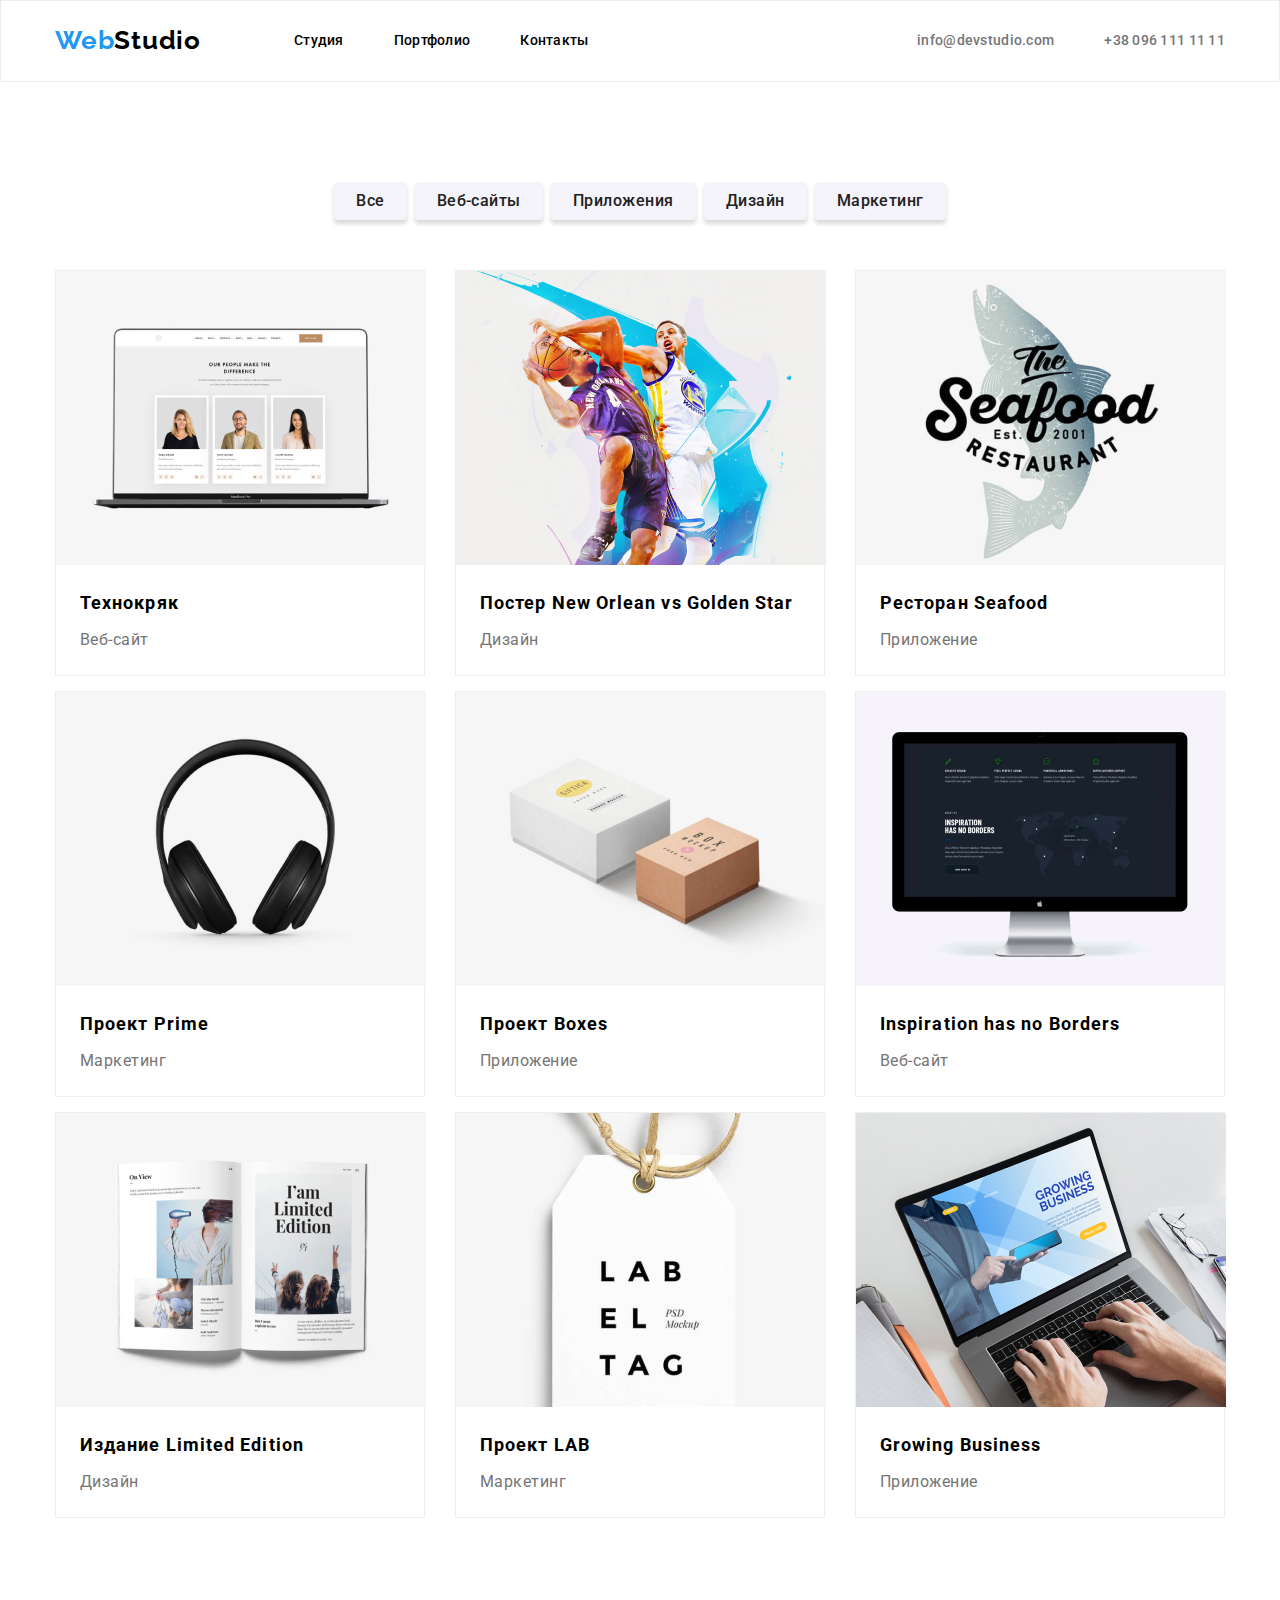
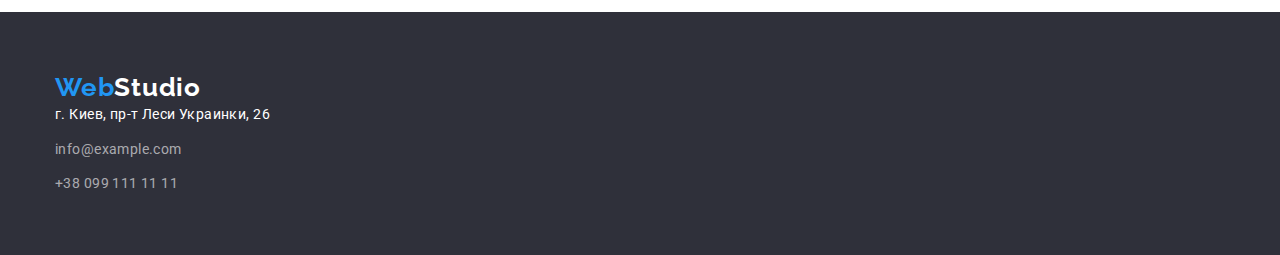
==== commit f98225fc: "commit" ====
--- a/portfolio.html
+++ b/portfolio.html
@@ -75,8 +75,8 @@
                 height="294"
               />
               <div class="box-footer">
-              <p class="works-list-title">Технокряк</p>
-              <p class="work-list-subtitle">Веб-сайт</p>
+                <p class="works-list-title">Технокряк</p>
+                <p class="work-list-subtitle">Веб-сайт</p>
               </div>
             </li>
             <li class="works-list-item box-portf">
@@ -88,29 +88,29 @@
                 height="294"
               />
               <div class="box-footer">
-              <p class="works-list-title">Постер <span lang="en">New Orlean vs Golden Star</span></p>
-              <p class="work-list-subtitle">Дизайн</p>
+                <p class="works-list-title">Постер <span lang="en">New Orlean vs Golden Star</span></p>
+                <p class="work-list-subtitle">Дизайн</p>
               </div>
             </li>
             <li class="works-list-item box-portf">
               <img class="works-list-img" src="./images/portfolio/portfolio-img-3.jpg" alt="логотип рыбного ресторана" width="370" height="294" />
               <div class="box-footer">
-              <p class="works-list-title">Ресторан <span lang="en">Seafood</span></p>
-              <p class="work-list-subtitle">Приложение</p>
+                <p class="works-list-title">Ресторан <span lang="en">Seafood</span></p>
+                <p class="work-list-subtitle">Приложение</p>
               </div>
             </li>
             <li class="works-list-item box-portf">
               <img class="works-list-img" src="./images/portfolio/portfolio-img-4.jpg" alt="накладные наушники" width="370" height="294" />
-              <div class="box-footer"> 
-              <p class="works-list-title">Проект <span lang="en">Prime</span></p>
-              <p class="work-list-subtitle">Маркетинг</p>
+              <div class="box-footer">
+                <p class="works-list-title">Проект <span lang="en">Prime</span></p>
+                <p class="work-list-subtitle">Маркетинг</p>
               </div>
             </li>
             <li class="works-list-item box-portf">
               <img class="works-list-img" src="./images/portfolio/portfolio-img-5.jpg" alt="две упаковочные коробки" width="370" height="294" />
               <div class="box-footer">
-              <p class="works-list-title">Проект <span lang="en">Boxes</span></p>
-              <p class="work-list-subtitle">Приложение</p>
+                <p class="works-list-title">Проект <span lang="en">Boxes</span></p>
+                <p class="work-list-subtitle">Приложение</p>
               </div>
             </li>
             <li class="works-list-item box-portf">
@@ -122,16 +122,16 @@
                 height="294"
               />
               <div class="box-footer">
-              <p class="works-list-title" lang="en">Inspiration has no Borders</p>
-              <p class="work-list-subtitle">Веб-сайт</p>
+                <p class="works-list-title" lang="en">Inspiration has no Borders</p>
+                <p class="work-list-subtitle">Веб-сайт</p>
               </div>
             </li>
             <li class="works-list-item box-portf">
               <img class="works-list-img" src="./images/portfolio/portfolio-img-7.jpg" alt="открытый разворот журнала" width="370" height="294" />
               <div class="box-footer">
-              <p class="works-list-title">Издание <span lang="en">Limited Edition</span></p>
-              <p class="work-list-subtitle">Дизайн</p>
-              </div class="box-footer">
+                <p class="works-list-title">Издание <span lang="en">Limited Edition</span></p>
+                <p class="work-list-subtitle">Дизайн</p>
+              </div>
             </li>
             <li class="works-list-item box-portf">
               <img
@@ -142,8 +142,8 @@
                 height="294"
               />
               <div class="box-footer">
-              <p class="works-list-title">Проект <span lang="en">LAB</span></p>
-              <p class="work-list-subtitle">Маркетинг</p>
+                <p class="works-list-title">Проект <span lang="en">LAB</span></p>
+                <p class="work-list-subtitle">Маркетинг</p>
               </div>
             </li>
             <li class="works-list-item box-portf">
@@ -155,8 +155,8 @@
                 height="294"
               />
               <div class="box-footer">
-              <p class="works-list-title" lang="en">Growing Business</p>
-              <p class="work-list-subtitle">Приложение</p>
+                <p class="works-list-title" lang="en">Growing Business</p>
+                <p class="work-list-subtitle">Приложение</p>
               </div>
             </li>
           </ul>
--- a/css/styles.css
+++ b/css/styles.css
@@ -277,7 +277,7 @@
 .logo-second-part-footer {
   font-weight: 700;
   font-size: 26px;
-  line-height: 1, 192;
+  line-height: 1.192;
   letter-spacing: 0.03em;
   color: #ffffff;
 }
@@ -333,7 +333,7 @@
   font-family: var(--accent-font);
   font-weight: 500;
   font-size: 16px;
-  line-height: 1, 625;
+  line-height: 1.625;
   text-align: center;
   letter-spacing: 0.03em;
   color: var(--secondary-color);
@@ -403,7 +403,7 @@
   font-style: normal;
   font-weight: normal;
   font-size: 16px;
-  line-height: 1, 875;
+  line-height: 1.875;
   letter-spacing: 0.03em;
   color: var(--accent-color);
 }
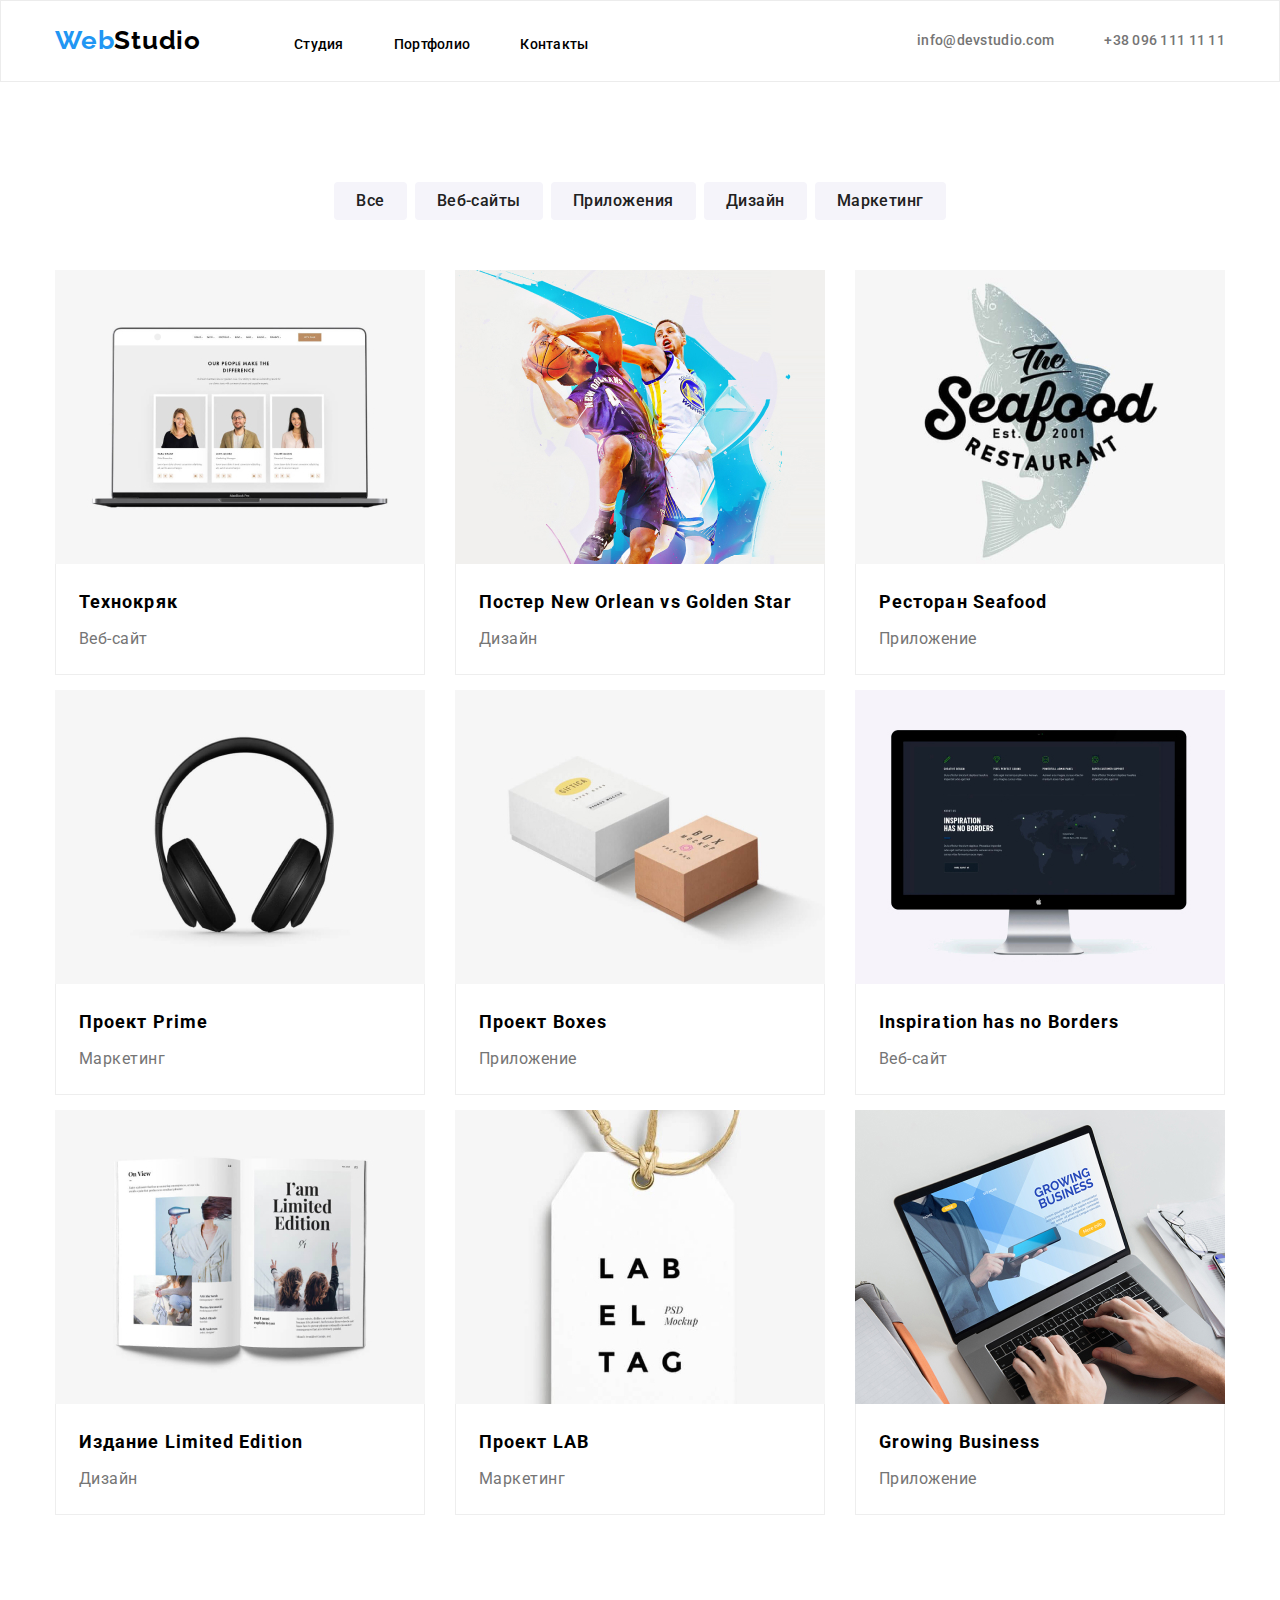
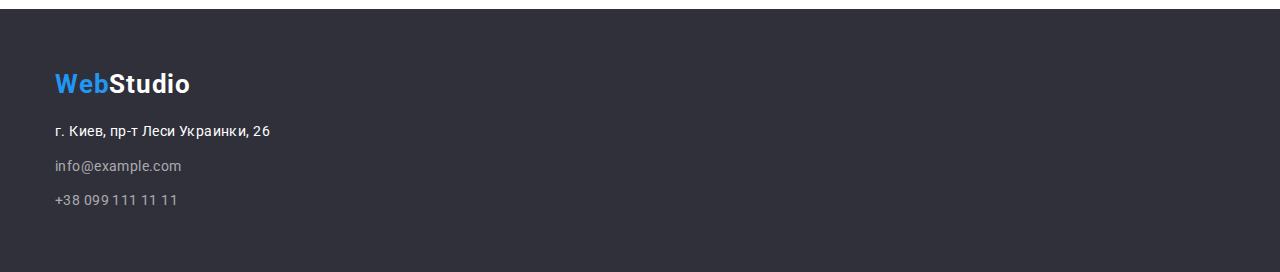
==== commit 722de959: "commited" ====
--- a/portfolio.html
+++ b/portfolio.html
@@ -14,7 +14,9 @@
     <header class="header section border-underline">
       <div class="container">
         <nav class="navigation">
-          <a class="logo link" lang="en" href=""> <span class="logo-first-part">Web</span><span class="logo-second-part">Studio</span> </a>
+          <a class="logo link" lang="en" href="./index.html">
+            <span class="logo-first-part">Web</span><span class="logo-second-part">Studio</span>
+          </a>
           <ul class="navigation-list list">
             <li class="navigation-list-item">
               <a class="navigation-list-link link" href="">Студия</a>
@@ -166,7 +168,9 @@
     <!-- FOOTER -->
     <footer class="footer">
       <div class="container">
-        <a class="logo link" lang="en" href=""> <span class="logo-first-part">Web</span><span class="logo-second-part-footer">Studio</span> </a>
+        <a class="logo-footer link" lang="en" href="./index.html">
+          <span class="logo-first-part">Web</span><span class="logo-second-part-footer">Studio</span>
+        </a>
         <address class="footer-address">
           <ul class="footer-list list">
             <li class="footer-item">
--- a/css/styles.css
+++ b/css/styles.css
@@ -52,6 +52,7 @@
 }
 .navigation {
   display: flex;
+  align-items: baseline;
 }
 .logo {
   margin-right: 93px;
@@ -164,7 +165,9 @@
 /*<===========END HERO===========>*/
 
 /*<===========OUR ADVANTAGES===========>*/
-
+.advantages {
+  padding-top: 94px;
+}
 .advantages-list {
   display: flex;
   justify-content: space-between;
@@ -266,7 +269,7 @@
   padding: 60px 0px;
 }
 .logo-footer {
-  /* не применяется margin-bottom для лого */
+  display: block;
   margin-bottom: 20px;
   font-weight: 700;
   font-size: 26px;
@@ -329,7 +332,6 @@
   height: 38px;
   border-radius: 4px;
   border: none;
-  box-shadow: 0px 4px 4px rgba(0, 0, 0, 0.15);
   font-family: var(--accent-font);
   font-weight: 500;
   font-size: 16px;
@@ -352,6 +354,8 @@
 /* ==========END PORTFOLIO FILTERS==========*/
 
 /*==============OUR WORKS============= */
+
+/*============END OUR WORKS=========*/
 .works-section {
   padding-bottom: 94px;
 }
@@ -375,7 +379,6 @@
 /* .works-list:nth-child(3n) {
   margin-right: 30px;
 }
-
 .works-list:nth-child(-n + 6) {
   margin-bottom: 30px;
 } */
@@ -383,12 +386,14 @@
 .box-portf {
   display: flex;
   flex-direction: column;
+}
+.box-footer {
+  padding: 20px 23px;
   background: #ffffff;
-  border: 1px solid #eeeeee;
+  border-right: 1px solid #eeeeee;
+  border-left: 1px solid #eeeeee;
+  border-bottom: 1px solid #eeeeee;
   box-sizing: border-box;
-}
-.box-footer {
-  padding: 20px 24px;
 }
 
 .works-list-title {
@@ -407,9 +412,6 @@
   letter-spacing: 0.03em;
   color: var(--accent-color);
 }
-
-/*============END OUR WORKS=========*/
-
 /*============PORTF FOOTER=========*/
 
 .portf-address-subtitle {
